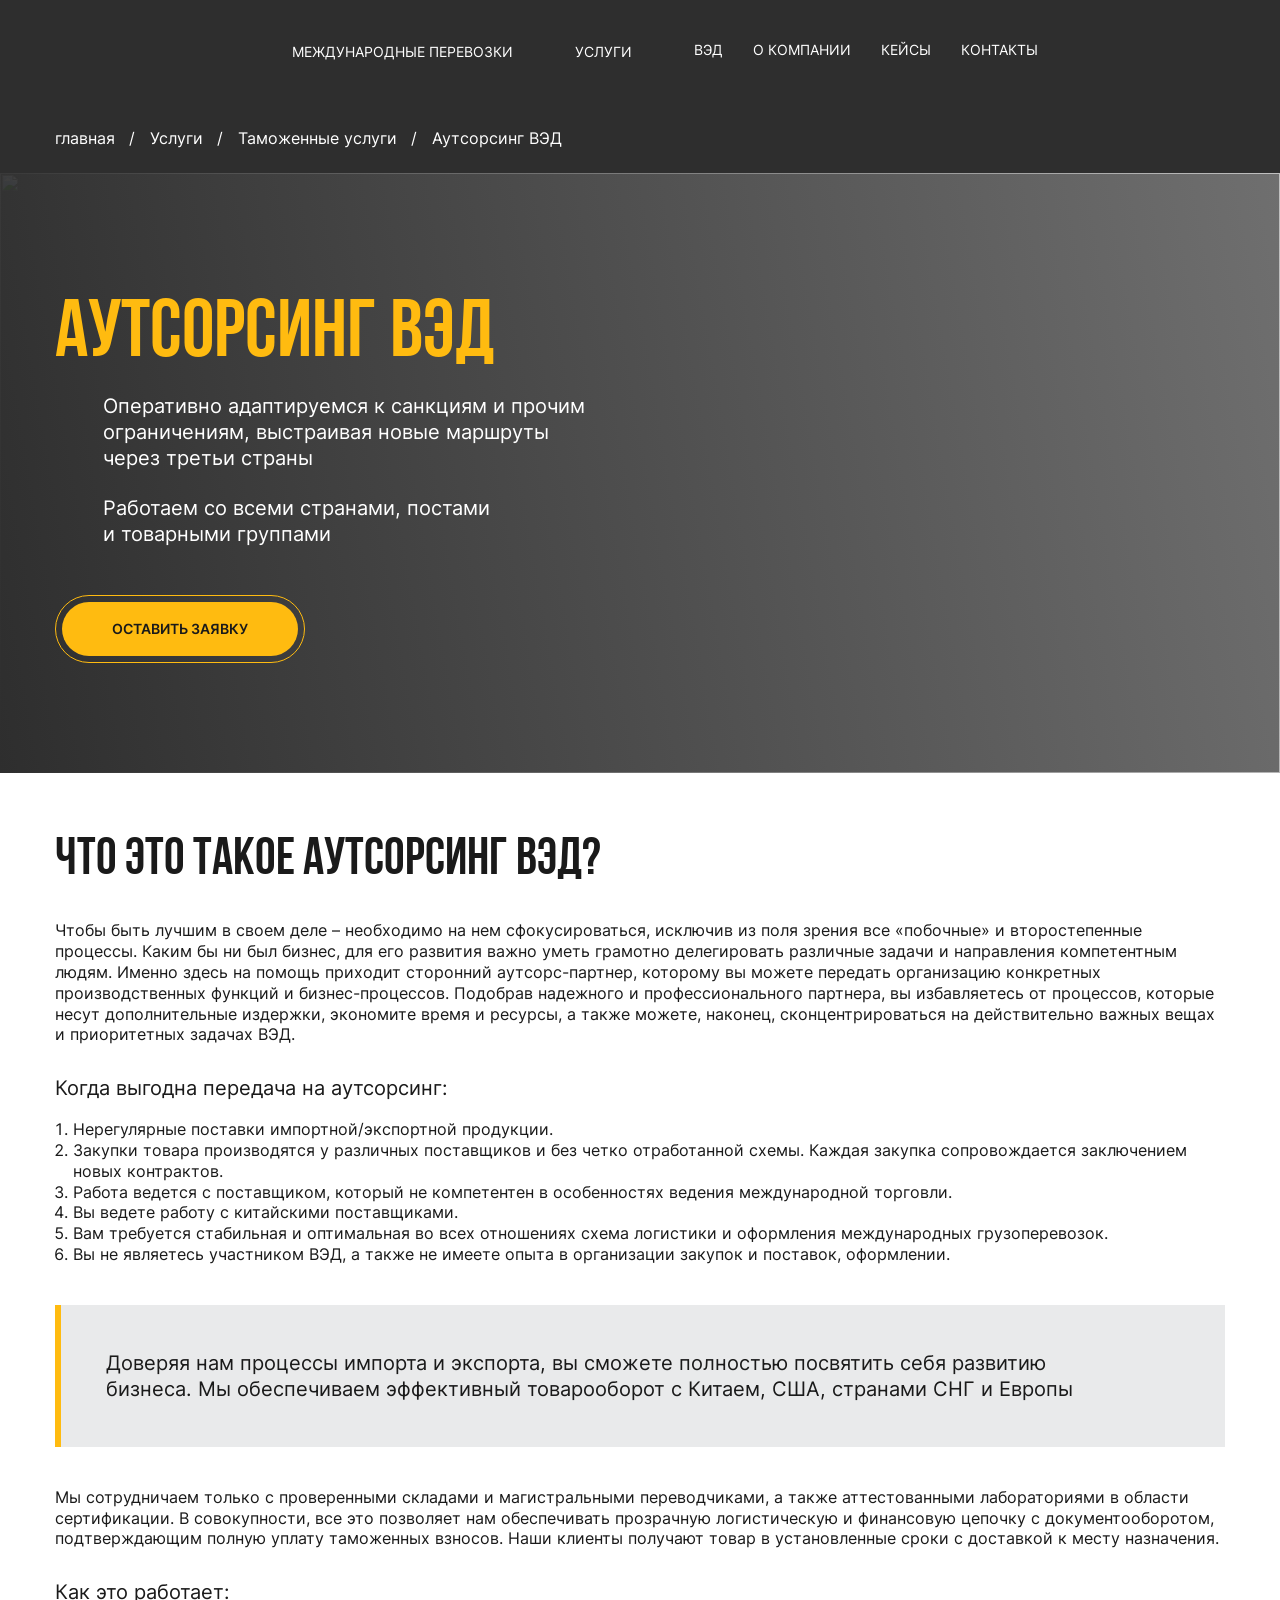
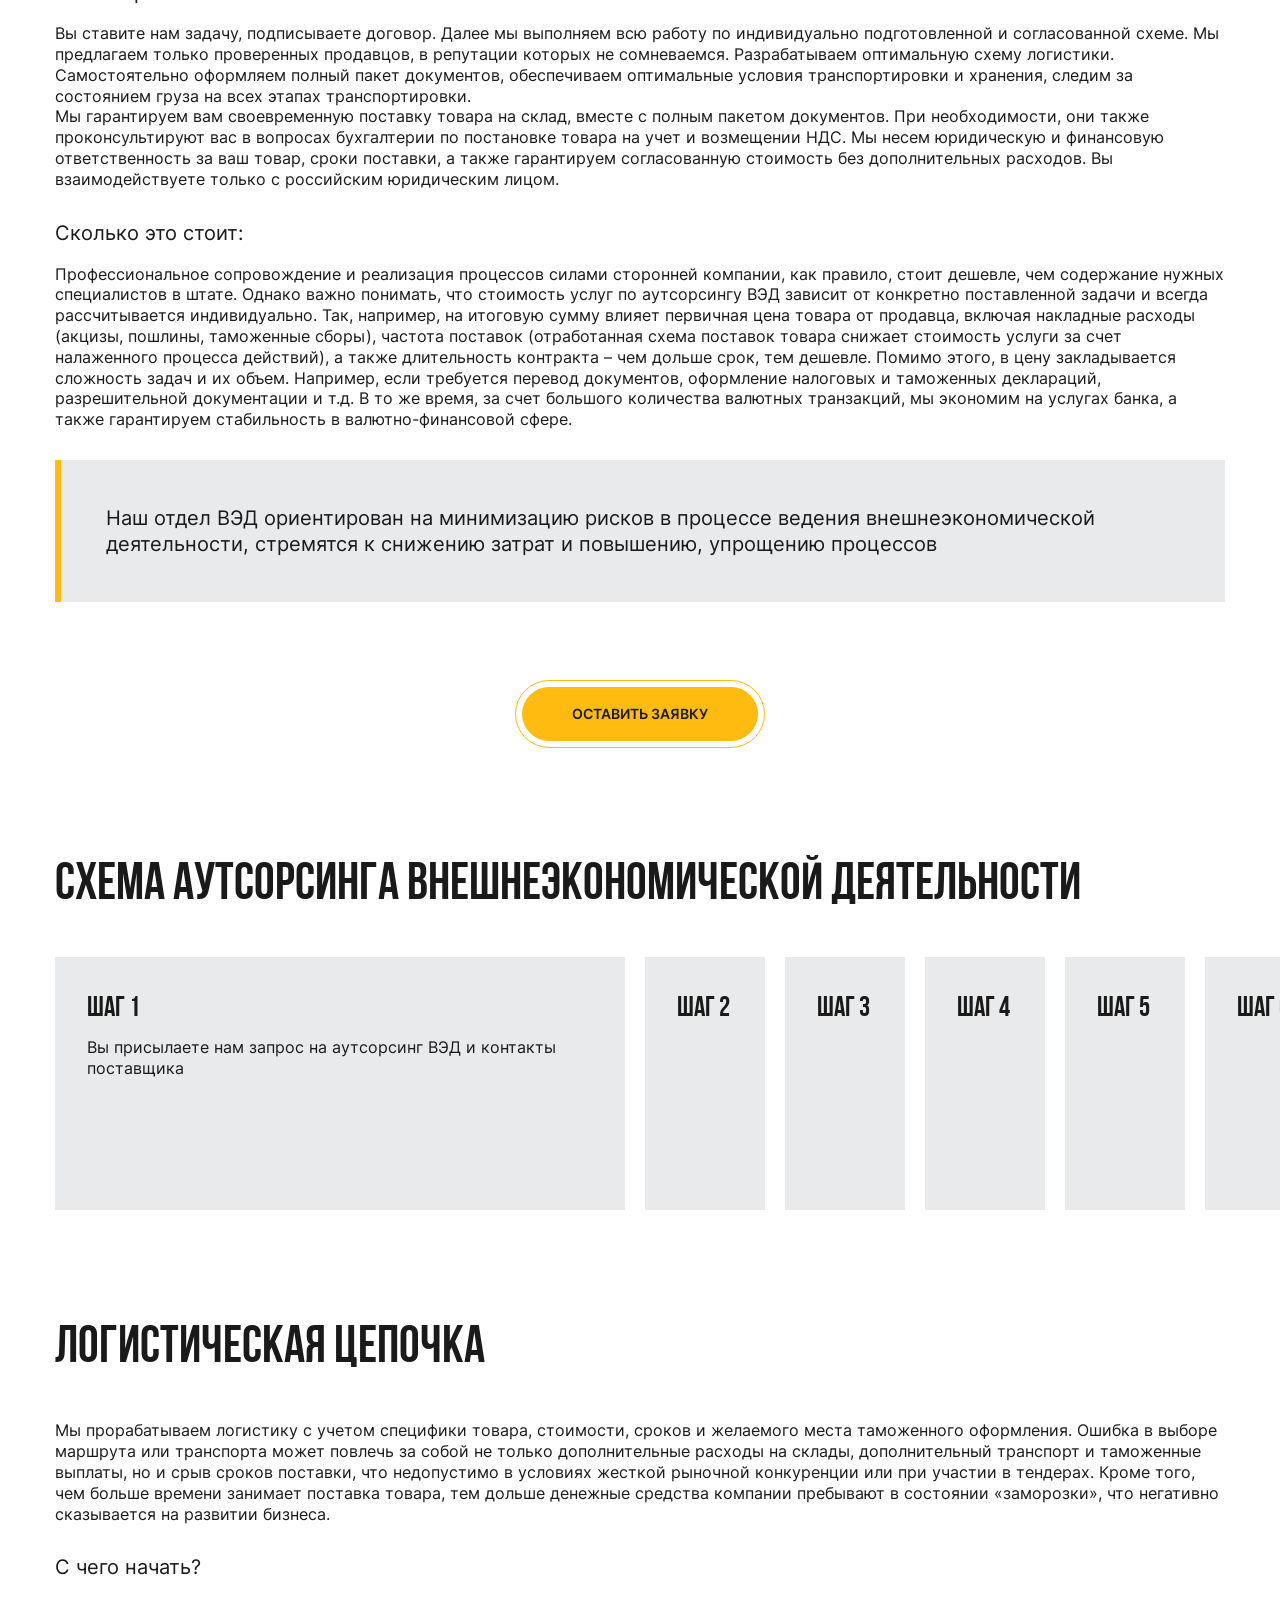
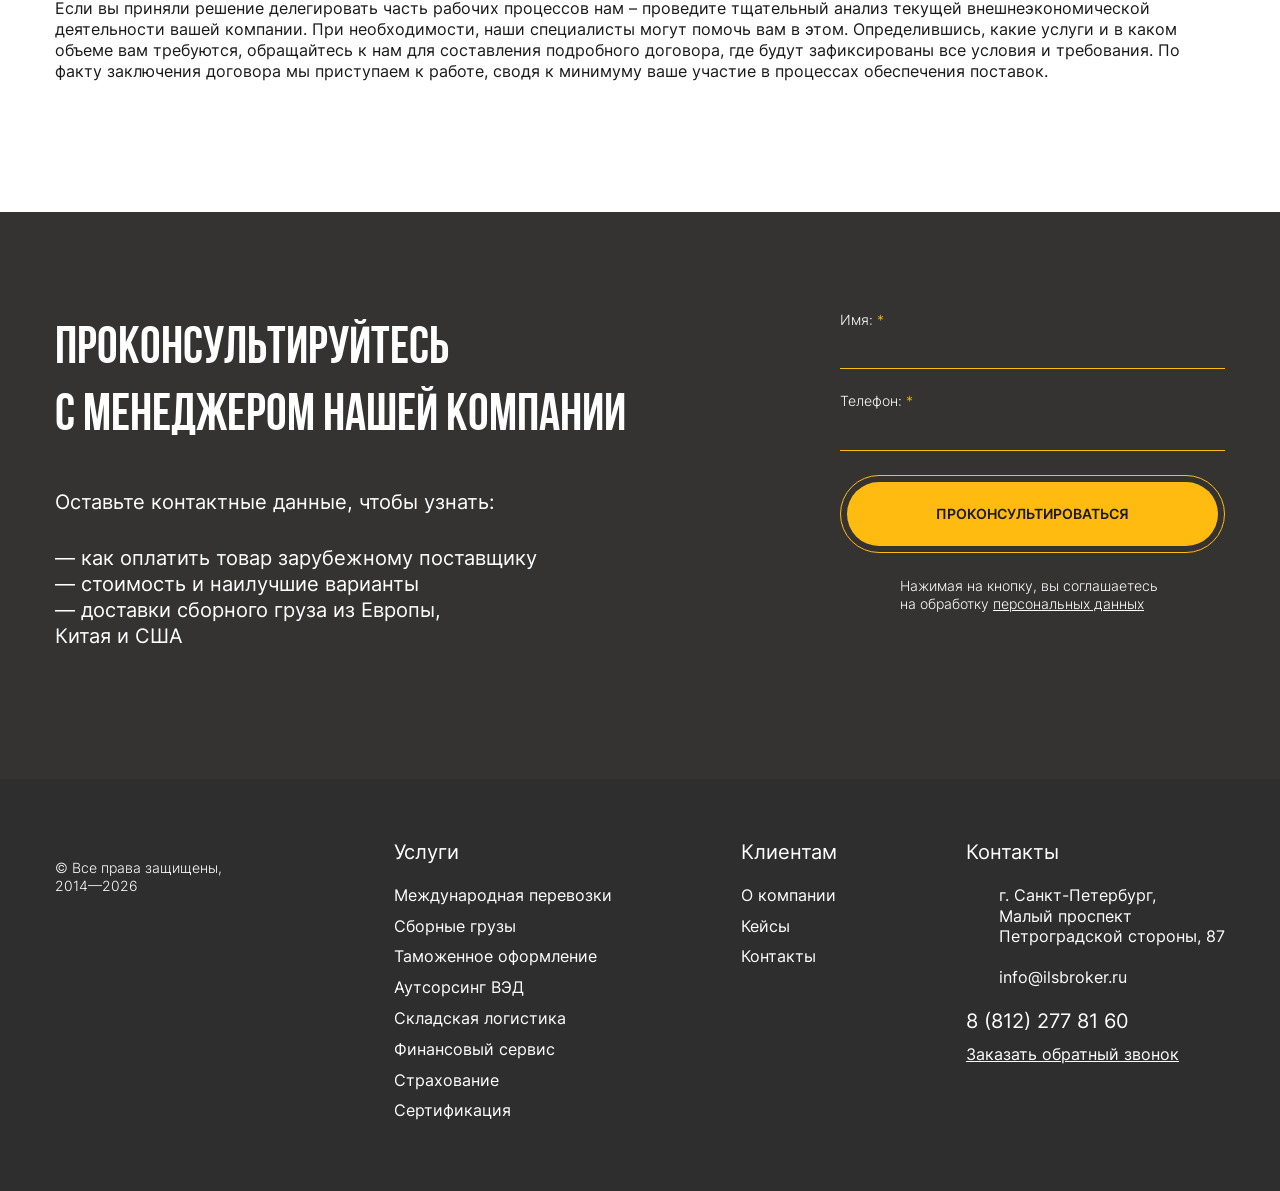
==== autsors.html @ 1538e621 "pages" ====
<!DOCTYPE html>

<html lang="ru">

<head>
	<meta charset="utf-8" />
	<title>autsors</title>
	<meta name="description" content="" />
	<meta http-equiv="X-UA-Compatible" content="IE=edge" />
	<meta name="viewport" content="width=device-width, initial-scale=1.0, maximum-scale=1.0, user-scalable=no">
    

    <link rel="stylesheet" href="css/fontawesome-all.css" />
    <link rel="stylesheet" href="css/slick.css" />
    <link rel="stylesheet" href="css/slick-theme.css" />
    <link rel="stylesheet" href="css/jquery.fancybox.css" />
    <link rel="stylesheet" href="css/swiper-bundle.min.css" />
    <link rel="stylesheet" href="css/fonts.css" />
    <link rel="stylesheet" href="css/reset.css" />
    <link rel="stylesheet" href="css/style.css" />
    <link rel="stylesheet" href="css/media.css" />
	
	

</head>
<body>

    
    
    <!-- HEADER
    ================================= -->
    <div class="header header_inner">
        <div class="in">
            <div class="container">
                <div class="cols">
                    <div class="col">
                        <div class="burger show1200"></div>
                        <div class="logo">
                            <a href="">
                                <img src="img/header/logo.svg" alt="">
                            </a>
                        </div>
                    </div>
                    <div class="col hidd1200">
                        <div class="nav">
                            <ul>
                                <li><a href="">Международные перевозки <i></i></a>
                                    <ul>
                                        <li><a href="">Азиатское направление</a></li>
                                        <li><a href="">Европейское направление</a></li>
                                        <li><a href="">Виды перевозок</a></li>
                                    </ul>
                                </li>
                                <li><a href="">Услуги <i></i></a>
                                    <ul>
                                        <li><a href="">Международная перевозка</a></li>
                                        <li><a href="">Сборные грузы</a></li>
                                        <li><a href="">Таможенное оформление</a></li>
                                        <li><a href="">Аутсорсинг ВЭД</a></li>
                                        <li><a href="">Складская логистика</a></li>
                                        <li><a href="">Финансовый сервис</a></li>
                                        <li><a href="">Страхование</a></li>
                                        <li><a href="">Сертификация</a></li>
                                    </ul>
                                </li>
                                <li><a href="">ВЭД</a></li>
                                <li><a href="">О компании</a></li>
                                <li><a href="">Кейсы</a></li>
                                <li><a href="">Контакты</a></li>
                            </ul>
                        </div>
                    </div>
                    <div class="col">
                        <div class="social hidd1200">
                            <div class="social__item">
                                <a href="" class="tg_w hover"></a>
                            </div>
                            <div class="social__item">
                                <a href="" class="wh_w hover"></a>
                            </div>
                            <div class="social__item">
                                <a href="" class="max_w hover"></a>
                            </div>
                        </div>
                        <div class="phone-mob show1200"></div>
                    </div>
                </div>
            </div>
        </div>
        <div class="menu-mob">
            <div class="nav-mob">
                <div class="nav-mob__level-1">
                    <ul>
                        <li><a href="" class="open-1" data-openid_1="level-2_1">Международные перевозки <i></i></a></li>
                        <li><a href="" class="open-1" data-openid_1="level-2_2">Услуги <i></i></a></li>
                        <li><a href="">ВЭД</a></li>
                        <li><a href="">О компании</a></li>
                        <li><a href="">Кейсы</a></li>
                        <li><a href="">Контакты</a></li>                                          
                    </ul>
                </div>
                <div class="nav-mob__level-2" id="level-2_1">
                    <div class="level-back level-back-1"><i></i> Международные перевозки</div>
                    <ul>
                        <li><a href="">Азиатское направление</a></li>
                        <li><a href="">Европейское направление</a></li>
                        <li><a href="">Виды перевозок</a></li>
                    </ul>
                </div>
                <div class="nav-mob__level-2" id="level-2_2">
                    <div class="level-back level-back-1"><i></i> Услуги</div>
                    <ul>
                        <li><a href="">Международная перевозка</a></li>
                        <li><a href="">Сборные грузы</a></li>
                        <li><a href="">Таможенное оформление</a></li>
                        <li><a href="">Аутсорсинг ВЭД</a></li>
                        <li><a href="">Складская логистика</a></li>
                        <li><a href="">Финансовый сервис</a></li>
                        <li><a href="">Страхование</a></li>
                        <li><a href="">Сертификация</a></li>
                    </ul>
                </div>
            </div> 
            <div class="bottom">
                <div class="soc-mob">
                    <div class="soc-mob__item">
                        <a href="">WhatsApp</a>
                    </div>
                    <div class="soc-mob__item">
                        <a href="">Telegram</a>
                    </div>
                    <div class="soc-mob__item">
                        <a href="">MAX</a>
                    </div>
                </div>
            </div>                       
        </div>

    </div>

    <!-- CONTENT
    ================================= -->
    <div class="content">
        <div class="content__top hidd1200">
            <div class="container">
                <div class="breadcrumbs">
                    <ul>
                        <li><a href="">главная</a></li>
                        <li><a href="">Услуги</a></li>
                        <li><a href="">Таможенные услуги</a></li>
                        <li>Аутсорсинг ВЭД</li>
                    </ul>                
                </div>
            </div>
        </div>
        <div class="topping">
            <div class="pic">
                <img src="img/topping/pic_2.jpg" alt="">
            </div>
            <div class="container">
                <div class="in">
                    <div class="vert">
                        <h1 class="title"><span>Аутсорсинг ВЭД</span></h1>
                        <ul class="cir-list">
                            <li>Оперативно адаптируемся к санкциям и прочим<br> ограничениям, выстраивая новые маршруты<br> через третьи страны</li>
                            <li>Работаем со всеми странами, постами<br> и товарными группами</li>
                        </ul>
                        <a href="" class="btn btn-yellow md"><span>Оставить заявку</span></a>
                    </div>
                </div>
            </div>
        </div>
        <div class="content__body">
            <div class="container">
                <div class="des">
                    <h2>Что это такое аутсорсинг ВЭД?</h2>
                    <p>Чтобы быть лучшим в своем деле – необходимо на нем сфокусироваться, исключив из поля зрения все «побочные» и второстепенные процессы. Каким бы ни был бизнес, для его развития важно уметь грамотно делегировать различные задачи и направления компетентным людям.
                    Именно здесь на помощь приходит сторонний аутсорс-партнер, которому вы можете передать организацию конкретных производственных функций и бизнес-процессов. Подобрав надежного и профессионального партнера, вы избавляетесь от процессов, которые несут дополнительные издержки, экономите время и ресурсы, а также можете, наконец, сконцентрироваться на действительно важных вещах и приоритетных задачах ВЭД.</p>
                    <h3>Когда выгодна передача на аутсорсинг:</h3>
                    <ol>
                        <li>Нерегулярные поставки импортной/экспортной продукции.</li>
                        <li>Закупки товара производятся у различных поставщиков и без четко отработанной схемы. Каждая закупка сопровождается заключением новых контрактов.</li>
                        <li>Работа ведется с поставщиком, который не компетентен в особенностях ведения международной торговли.</li>
                        <li>Вы ведете работу с китайскими поставщиками.</li>
                        <li>Вам требуется стабильная и оптимальная во всех отношениях схема логистики и оформления международных грузоперевозок.</li>
                        <li>Вы не являетесь участником ВЭД, а также не имеете опыта в организации закупок и поставок, оформлении.</li>
                    </ol>
                    <div class="quote">Доверяя нам процессы импорта и экспорта, вы сможете полностью посвятить себя развитию бизнеса. Мы обеспечиваем эффективный товарооборот с Китаем, США, странами СНГ и Европы</div>
                    <p>Мы сотрудничаем только с проверенными складами и магистральными переводчиками, а также аттестованными лабораториями в области сертификации. В совокупности, все это позволяет нам обеспечивать прозрачную логистическую и финансовую цепочку с документооборотом, подтверждающим полную уплату таможенных взносов. Наши клиенты получают товар в установленные сроки с доставкой к месту назначения.</p>
                    <h3>Как это работает:</h3>
                    <p>Вы ставите нам задачу, подписываете договор. Далее мы выполняем всю работу по индивидуально подготовленной и согласованной схеме. Мы предлагаем только проверенных продавцов, в репутации которых не сомневаемся. Разрабатываем оптимальную схему логистики. Самостоятельно оформляем полный пакет документов, обеспечиваем оптимальные условия транспортировки и хранения, следим за состоянием груза на всех этапах транспортировки.<br>
                    Мы гарантируем вам своевременную поставку товара на склад, вместе с полным пакетом документов. При необходимости, они также проконсультируют вас в вопросах бухгалтерии по постановке товара на учет и возмещении НДС. Мы несем юридическую и финансовую ответственность за ваш товар, сроки поставки, а также гарантируем согласованную стоимость без дополнительных расходов. Вы взаимодействуете только с российским юридическим лицом.</p>
                    <h3>Сколько это стоит:</h3>
                    <p>Профессиональное сопровождение и реализация процессов силами сторонней компании, как правило, стоит дешевле, чем содержание нужных специалистов в штате. Однако важно понимать, что стоимость услуг по аутсорсингу ВЭД зависит от конкретно поставленной задачи и всегда рассчитывается индивидуально. Так, например, на итоговую сумму влияет первичная цена товара от продавца, включая накладные расходы (акцизы, пошлины, таможенные сборы), частота поставок (отработанная схема поставок товара снижает стоимость услуги за счет налаженного процесса действий), а также длительность контракта – чем дольше срок, тем дешевле. Помимо этого, в цену закладывается сложность задач и их объем. Например, если требуется перевод документов, оформление налоговых и таможенных деклараций, разрешительной документации и т.д. В то же время, за счет большого количества валютных транзакций, мы экономим на услугах банка, а также гарантируем стабильность в валютно-финансовой сфере.</p>
                    <div class="quote">Наш отдел ВЭД ориентирован на минимизацию рисков в процессе ведения внешнеэкономической деятельности, стремятся к снижению затрат и повышению, упрощению процессов</div>
                </div>
                <div class="flex-bot">
                    <a href="" class="btn btn-yellow md">
                        <span>Оставить заявку</span>
                    </a>
                </div>
                

            </div>
        </div>
    </div>

    <!-- STAGE
    ================================= -->
    <div class="section section-top-0 section-bottom overflow-hidden">
        <div class="container">
            <div class="b-head">
                <div class="cols">
                    <div class="col">
                        <h2 class="title-block">Схема аутсорсинга внешнеэкономической деятельности</h2>
                    </div>
                    <div class="col hidd1200">
                        <div class="arrow-append">
                            <!--<div class="swiper-button-next" id="swiper-button-next_2"></div>
                            <div class="swiper-button-prev" id="swiper-button-prev_2"></div> -->
                            <button class="simple-slider__prev" id="prevSlide"></button>
                            <button class="simple-slider__next" id="nextSlide"></button>
                        </div>
                    </div>
                </div>
            </div>            
            

            <div class="stage stage-des hidd1200">
                <div class="simple-slider">
                    <div class="simple-slider__container">
                        <div class="simple-slider__track" id="track">
                            <div class="simple-slide">
                                <div class="item">
                                    <div class="in">
                                        <div class="title">ШАГ 1</div>
                                        <p>Вы присылаете нам запрос на аутсорсинг ВЭД и контакты поставщика</p>
                                        <div class="arrow"></div>
                                    </div>
                                </div>
                            </div>
                            <div class="simple-slide">
                                <div class="item">
                                    <div class="in">
                                        <div class="title">ШАГ 2</div>
                                        <p>Мы связываемся с поставщиком и согласовываем все детали поставки</p>
                                        <div class="arrow"></div>
                                    </div>
                                </div>
                            </div>
                            <div class="simple-slide">
                                <div class="item">
                                    <div class="in">
                                        <div class="title">ШАГ 3</div>
                                        <p>Подготавливаем для вас комплексное предложение с учетом всех затрат (сертификация, логистика, таможенное оформление)</p>
                                        <div class="arrow"></div>
                                    </div>
                                </div>
                            </div>
                            <div class="simple-slide">
                                <div class="item">
                                    <div class="in">
                                        <div class="title">ШАГ 4</div>
                                        <p>Заключаем с вами контракт и подписываем спецификацию</p>
                                        <div class="arrow"></div>
                                    </div>
                                </div>
                            </div>
                            <div class="simple-slide">
                                <div class="item">
                                    <div class="in">
                                        <div class="title">ШАГ 5</div>
                                        <p>Заключаем внешнеторговый контракт с поставщиком и вносим предоплату за товар</p>
                                        <div class="arrow"></div>
                                    </div>
                                </div>
                            </div>
                            <div class="simple-slide">
                                <div class="item">
                                    <div class="in">
                                        <div class="title">ШАГ 6</div>
                                        <p>Контролируем процесс производства</p>
                                        <div class="arrow"></div>
                                    </div>
                                </div>
                            </div>
                            <div class="simple-slide">
                                <div class="item">
                                    <div class="in">
                                        <div class="title">ШАГ 7</div>
                                        <p>Организовываем и осуществляем международную доставку груза и контролируем ее на всех этапах</p>
                                        <div class="arrow"></div>
                                    </div>
                                </div>
                            </div>
                            <div class="simple-slide">
                                <div class="item">
                                    <div class="in">
                                        <div class="title">ШАГ 8</div>
                                        <p>Комплектуем полный пакет документов для ускоренной таможенной очистки товара</p>
                                        <div class="arrow"></div>
                                    </div>
                                </div>
                            </div>
                            <div class="simple-slide">
                                <div class="item">
                                    <div class="in">
                                        <div class="title">ШАГ 9</div>
                                        <p>Комплектуем полный пакет документов для ускоренной таможенной очистки товара</p>
                                        <div class="arrow"></div>
                                    </div>
                                </div>
                            </div>
                            <div class="simple-slide">
                                <div class="item">
                                    <div class="in">
                                        <div class="title">ШАГ 10</div>
                                        <p>Передаем вам товар на вашем складе</p>
                                        <div class="arrow"></div>
                                    </div>
                                </div>
                            </div>
                        </div>
                    </div>
                  
                </div>
            </div>

            <div class="stage show1200">
                <div class="items">
                    <div class="item">
                        <div class="in">
                            <div class="title">ШАГ 1</div>
                            <p>Вы присылаете нам запрос на аутсорсинг ВЭД и контакты поставщика</p>
                        </div>
                    </div>
                    <div class="item">
                        <div class="in">
                            <div class="title">ШАГ 2</div>
                            <p>Мы связываемся с поставщиком и согласовываем все детали поставки</p>
                        </div>
                    </div>
                    <div class="item">
                        <div class="in">
                            <div class="title">ШАГ 3</div>
                            <p>Подготавливаем для вас комплексное предложение с учетом всех затрат (сертификация, логистика, таможенное оформление)</p>
                        </div>
                    </div>
                    <div class="item">
                        <div class="in">
                            <div class="title">ШАГ 4</div>
                            <p>Заключаем с вами контракт и подписываем спецификацию</p>
                        </div>
                    </div>
                    <div class="item">
                        <div class="in">
                            <div class="title">ШАГ 5</div>
                            <p>Заключаем внешнеторговый контракт с поставщиком и вносим предоплату за товар</p>
                        </div>
                    </div>
                    <div class="item">
                        <div class="in">
                            <div class="title">ШАГ 6</div>
                            <p>Контролируем процесс производства</p>
                        </div>
                    </div>
                    <div class="item">
                        <div class="in">
                            <div class="title">ШАГ 7</div>
                            <p>Организовываем и осуществляем международную доставку груза и контролируем ее на всех этапах</p>
                        </div>
                    </div>
                    <div class="item">
                        <div class="in">
                            <div class="title">ШАГ 8</div>
                            <p>Комплектуем полный пакет документов для ускоренной таможенной очистки товара</p>
                        </div>
                    </div>
                    <div class="item">
                        <div class="in">
                            <div class="title">ШАГ 9</div>
                            <p>Комплектуем полный пакет документов для ускоренной таможенной очистки товара</p>
                        </div>
                    </div>
                    <div class="item">
                        <div class="in">
                            <div class="title">ШАГ 10</div>
                            <p>Передаем вам товар на вашем складе</p>
                        </div>
                    </div>
                </div>
            </div>

        </div>
    </div>

    <!-- DES
    ================================= -->
    <div class="section section-top-0 section-bottom">
        <div class="container">
            <div class="des">
                <h2 class="title-block">Логистическая цепочка</h2>
                <p>Мы прорабатываем логистику с учетом специфики товара, стоимости, сроков и желаемого места таможенного оформления. Ошибка в выборе маршрута или транспорта может повлечь за собой не только дополнительные расходы на склады, дополнительный транспорт и таможенные выплаты, но и срыв сроков поставки, что недопустимо в условиях жесткой рыночной конкуренции или при участии в тендерах. Кроме того, чем больше времени занимает поставка товара, тем дольше денежные средства компании пребывают в состоянии «заморозки», что негативно сказывается на развитии бизнеса.</p>
                <h3>С чего начать?</h3>
                <p>Если вы приняли решение делегировать часть рабочих процессов нам – проведите тщательный анализ текущей внешнеэкономической деятельности вашей компании. При необходимости, наши специалисты могут помочь вам в этом. Определившись, какие услуги и в каком объеме вам требуются, обращайтесь к нам для составления подробного договора, где будут зафиксированы все условия и требования. По факту заключения договора мы приступаем к работе, сводя к минимуму ваше участие в процессах обеспечения поставок.</p>
            </div>
        </div>
    </div>

    <!-- ACTION
    ================================= -->
    <div class="action bg">
        <div class="container">
            <div class="action__cols">
                <div class="action__left">
                    <h2 class="title-block white">Проконсультируйтесь<br> с менеджером нашей компании</h2>
                    <p>Оставьте контактные данные, чтобы узнать:</p>
                    <p>— как оплатить товар зарубежному поставщику<br> — стоимость и наилучшие варианты<br> — доставки сборного груза из Европы,<br> Китая и США</p>
                </div>
                <div class="action__right">
                    <form class="action__form">
                        <div class="form-group">
                            <label class="label">Имя: <span>*</span></label>
                            <input type="text" name="" placeholder="">
                        </div>
                        <div class="form-group">
                            <label class="label">Телефон: <span>*</span></label>
                            <input class="mask" type="text" name="" placeholder="">
                        </div>
                        <button class="btn btn-yellow w100"><span>проконсультироваться</span></button>
                        <div class="agree">Нажимая на кнопку, вы соглашаетесь на обработку <a href="">персональных данных</a></div>
                    </form>
                </div>
            </div>
        </div>
    </div>

  
    <!-- FOOTER
    ================================= -->
    <div class="footer">
        <div class="container">
            <div class="cols">
                <div class="col">
                    <div class="logo">
                        <a href="">
                            <img src="img/footer/logo.svg" alt="">                            
                        </a>
                    </div>
                    <div class="copyrights hidd1200">© Все права защищены,<br>  2014—2026</div>
                    <div class="footer__phone mob show1200">
                        <a href="">8 (812) 277 81 60</a>
                    </div>
                </div>
                <div class="col">
                    <div class="subtitle">Услуги</div>
                    <div class="footer__full">
                        <ul class="footer-nav">
                            <li><a href="">Международная перевозки</a></li>                            
                            <li><a href="">Сборные грузы</a></li>
                            <li><a href="">Таможенное оформление</a></li>
                            <li><a href="">Аутсорсинг ВЭД</a></li>
                            <li><a href="">Складская логистика</a></li>
                            <li><a href="">Финансовый сервис</a></li>
                            <li><a href="">Страхование</a></li>
                            <li><a href="">Сертификация</a></li>
                        </ul>
                    </div>
                </div>
                <div class="col">
                    <div class="subtitle">Клиентам</div>
                    <div class="footer__full">
                        <ul class="footer-nav">
                            <li><a href="">О компании</a></li>                            
                            <li><a href="">Кейсы</a></li>  
                            <li><a href="">Контакты</a></li>  
                        </ul>
                    </div>
                </div>
                <div class="col">
                    <div class="subtitle">Контакты</div>
                    <div class="footer__full">
                        <div class="footer__place">г. Санкт-Петербург,<br> Малый проспект<br> Петроградской стороны, 87</div>
                        <div class="footer__mail">
                            <a href="">info@ilsbroker.ru</a>
                        </div>
                        <div class="footer__phone">
                            <a href="">8 (812) 277 81 60</a>
                        </div>
                        <div class="footer__callback">
                            <a href="">Заказать обратный звонок</a>
                        </div>
                        <div class="social">
                            <div class="social__item sm">
                                <a href="" class="tg_w hover"></a>
                            </div>
                            <div class="social__item sm">
                                <a href="" class="wh_w hover"></a>
                            </div>
                            <div class="social__item sm">
                                <a href="" class="max_w hover"></a>
                            </div>
                        </div>
                    </div>
                </div>
            </div>
            <div class="copyrights show1200">© Все права защищены,  2014—2026</div>
        </div>
    </div>
      
  
    
    
    
    <script src="libs/jquery-3.7.1.min.js"></script>
    <script src="libs/jquery.fancybox.js"></script>
    <script src="libs/slick.min.js"></script> 
    <script src="libs/swiper-bundle.min.js"></script> 
    <script src="libs/jquery.maskedinput.js"></script>
    <script src="js/common.js"></script>
 

   
    
</body>
</html>
---- css/fonts.css ----
@font-face {
    font-family: 'Inter';
    src: url('../fonts/Inter-Medium.eot');
    src: url('../fonts/Inter-Medium.eot?#iefix') format('embedded-opentype'),
        url('../fonts/Inter-Medium.woff2') format('woff2'),
        url('Inter-Medium.woff') format('woff');
    font-weight: 500;
    font-style: normal;
    font-display: swap;
}

@font-face {
    font-family: 'Inter';
    src: url('../fonts/Inter-Regular.eot');
    src: url('../fonts/Inter-Regular.eot?#iefix') format('embedded-opentype'),
        url('../fonts/Inter-Regular.woff2') format('woff2'),
        url('../fonts/Inter-Regular.woff') format('woff');
    font-weight: normal;
    font-style: normal;
    font-display: swap;
}

@font-face {
    font-family: 'Inter';
    src: url('../fonts/Inter-SemiBold.eot');
    src: url('../fonts/Inter-SemiBold.eot?#iefix') format('embedded-opentype'),
        url('../fonts/Inter-SemiBold.woff2') format('woff2'),
        url('../fonts/Inter-SemiBold.woff') format('woff');
    font-weight: 600;
    font-style: normal;
    font-display: swap;
}

@font-face {
    font-family: 'Inter';
    src: url('../fonts/Inter-Bold.eot');
    src: url('../fonts/Inter-Bold.eot?#iefix') format('embedded-opentype'),
        url('../fonts/Inter-Bold.woff2') format('woff2'),
        url('../fonts/Inter-Bold.woff') format('woff');
    font-weight: bold;
    font-style: normal;
    font-display: swap;
}

@font-face {
    font-family: 'Inter';
    src: url('../fonts/Inter-Thin.eot');
    src: url('../fonts/Inter-Thin.eot?#iefix') format('embedded-opentype'),
        url('../fonts/Inter-Thin.woff2') format('woff2'),
        url('../fonts/Inter-Thin.woff') format('woff');
    font-weight: 100;
    font-style: normal;
    font-display: swap;
}

@font-face {
    font-family: 'Inter';
    src: url('../fonts/Inter-Black.eot');
    src: url('../fonts/Inter-Black.eot?#iefix') format('embedded-opentype'),
        url('../fonts/Inter-Black.woff2') format('woff2'),
        url('../fonts/Inter-Black.woff') format('woff');
    font-weight: 900;
    font-style: normal;
    font-display: swap;
}

@font-face {
    font-family: 'Inter';
    src: url('../fonts/Inter-ExtraBold.eot');
    src: url('../fonts/Inter-ExtraBold.eot?#iefix') format('embedded-opentype'),
        url('../fonts/Inter-ExtraBold.woff2') format('woff2'),
        url('../fonts/Inter-ExtraBold.woff') format('woff');
    font-weight: bold;
    font-style: normal;
    font-display: swap;
}

@font-face {
    font-family: 'Inter';
    src: url('../fonts/Inter-Light.eot');
    src: url('../fonts/Inter-Light.eot?#iefix') format('embedded-opentype'),
        url('../fonts/Inter-Light.woff2') format('woff2'),
        url('../fonts/Inter-Light.woff') format('woff');
    font-weight: 300;
    font-style: normal;
    font-display: swap;
}

@font-face {
    font-family: 'Inter';
    src: url('../fonts/Inter-ExtraLight.eot');
    src: url('../fonts/Inter-ExtraLight.eot?#iefix') format('embedded-opentype'),
        url('../fonts/Inter-ExtraLight.woff2') format('woff2'),
        url('../fonts/Inter-ExtraLight.woff') format('woff');
    font-weight: 200;
    font-style: normal;
    font-display: swap;
}

@font-face {
    font-family: 'bebas_neuebold';
    src: url('../fonts/bebasneue_bold-webfont.eot');
    src: url('../fonts/bebasneue_bold-webfont.eot?#iefix') format('embedded-opentype'),
         url('../fonts/bebasneue_bold-webfont.woff2') format('woff2'),
         url('../fonts/bebasneue_bold-webfont.woff') format('woff');
    font-weight: normal;
    font-style: normal;

}

@font-face {
    font-family: 'bebas_neuebook';
    src: url('../fonts/bebasneue_book-webfont.eot');
    src: url('../fonts/bebasneue_book-webfont.eot?#iefix') format('embedded-opentype'),
         url('../fonts/bebasneue_book-webfont.woff2') format('woff2'),
         url('../fonts/bebasneue_book-webfont.woff') format('woff');
    font-weight: normal;
    font-style: normal;
}

@font-face {
    font-family: 'bebas_neuelight';
    src: url('../fonts/bebasneue_light-webfont.eot');
    src: url('../fonts/bebasneue_light-webfont.eot?#iefix') format('embedded-opentype'),
         url('../fonts/bebasneue_light-webfont.woff2') format('woff2'),
         url('../fonts/bebasneue_light-webfont.woff') format('woff');
    font-weight: normal;
    font-style: normal;

}

@font-face {
    font-family: 'bebas_neue_regularregular';
    src: url('../fonts/bebasneue_regular-webfont.eot');
    src: url('../fonts/bebasneue_regular-webfont.eot?#iefix') format('embedded-opentype'),
         url('../fonts/bebasneue_regular-webfont.woff2') format('woff2'),
         url('../fonts/bebasneue_regular-webfont.woff') format('woff');
    font-weight: normal;
    font-style: normal;
}

@font-face {
    font-family: 'bebas_neuethin';
    src: url('../fonts/bebasneue_thin-webfont.eot');
    src: url('../fonts/bebasneue_thin-webfont.eot?#iefix') format('embedded-opentype'),
         url('../fonts/bebasneue_thin-webfont.woff2') format('woff2'),
         url('../fonts/bebasneue_thin-webfont.woff') format('woff');
    font-weight: normal;
    font-style: normal;
}
---- css/style.css ----
.clearfix:before, .clearfix:after {
    content: '';
    display: table;
}
.clearfix:after {
    clear: both;
}

*::-webkit-input-placeholder {
	color: #fff;
	opacity: .8;
}

*:-moz-placeholder {
	color: #fff;
	opacity: .8;
}
*::-moz-placeholder {
	color: #fff;
	opacity: .8;
}
*:-ms-input-placeholder {
	color: #fff;
	opacity: .8;
}

*{
    box-sizing: border-box;
    -moz-box-sizing: border-box;
}

body {
    width: 100%;
    font-size: 16px;
    font-family: 'Inter', sans-serif;
    line-height: 1.3;
    position: relative;
    -webkit-font-smoothing: antialiased;
}

* {
  -webkit-tap-highlight-color: transparent;
}

.container{
    width: 100%;
    max-width: 1200px;
    min-width: 320px;
    padding-left: 15px;
    padding-right: 15px;
    margin: 0 auto;
    position: relative;
    z-index: 3;
}

.hidden {
  display: none !important;
}

.label{
    display: block;
    margin-bottom: 5px;
    font-family: 'Inter', sans-serif;
    font-weight: 300;
    font-size: 14px;
    line-height: 1.2;
    color: #fff;
}

.label span{
    color: #ffbb10;
}

.label.error{
    color: #710000;
}

.form-group{
    margin-bottom: 24px;
}

.agree{
    max-width: 265px;
    margin: 0 auto;
    padding-top: 24px;
    font-weight: 300;
    font-size: 14px;
    line-height: 1.3;
    color: #fff;
}

.agree a{
    color: inherit;
    text-decoration: underline;
}

input[type='text'],
input[type='password'],
input[type='search']{
    width: 100%;
    height: 36px;
    padding: 0;
    color: #fff;
    font-family: 'Inter', sans-serif;
    font-size: 14px;
    background-color: transparent;
    border: none;
    border-bottom: 1px solid #ffbb10;
    border-radius: 0;
    transition: .3s;
}

textarea{    
    width: 100%;
    height: 38px;
    padding: 0;
    color: #fff;
    font-family: 'Inter', sans-serif;
    font-size: 14px;
    background-color: transparent;
    border: none;
    border-bottom: 1px solid #ffbb10;
    border-radius: 0;
    resize: none;
}

input:focus{
    outline: none;
}

textarea:focus{
    outline: none;
}

.cols{
    display: flex;
    flex-wrap: wrap;
    margin: 0 -15px;
}

.col{
    padding: 0 15px;
}

.btn{
    display: inline-block;
    border: medium none;
    background: transparent;
    cursor: pointer;
    transition: .3s;
    font-family: 'Inter', sans-serif;
}

.btn-yellow{
    display: inline-block;
    border: 1px solid #ffbb10;
    border-radius: 100px;
    padding: 6px;
}

.btn-yellow span{
    min-height: 64px;
    display: flex;
    align-items: center;
    justify-content: center;
    padding: 3px 50px;
    background: #ffbb10;
    border-radius: 100px;
    font-weight: 600;
    font-size: 14px;
    line-height: 1;
    text-transform: uppercase;
    color: #1a1a1a;
    text-align: center;
    transition: .3s;
}

.btn-yellow.md span{
    min-height: 54px;
}

.btn-yellow:hover,
.btn-yellow:active{
    border-color: #1A1A1A;
}

.btn-yellow:hover span,
.btn-yellow:active span{
    background: #1A1A1A;
    color: #fff;
}

.i-btn-arrow{
    width: 22px;
    height: 22px;
    display: block;
    flex-shrink: 0;
    margin-left: 10px;
    background: url(../img/icons/btn_arrow.svg) center no-repeat;
    transition: .1s;
}

.btn-yellow:hover .i-btn-arrow,
.btn-yellow:active .i-btn-arrow{
    background-image: url(../img/icons/btn_arrow_w.svg);
}

button:focus{
    outline: none;
}

.slick-dots{
    position: absolute;
    text-align: center;
    bottom: 25px;    
    width: 100%;
    margin: 0 auto !important;
    padding: 0 !important;
}

.slick-dots li{
    width: auto;
    height: auto;
    margin: 0 6px!important;
    padding: 0!important;
}

.slick-dots li:before{
    display: none;
}

.slick-dots li button{
    width: 15px;
    height: 15px;
    padding: 0;
    overflow: hidden;
    border-radius: 50%;
    background-color: transparent;
    border: 1px solid #00728A;
    opacity: 1;
    text-indent: -9999px;
    transition: .3s;
}

.slick-dots li.slick-active button{
    background-color: #00728A;
}

.slick-prev, 
.slick-next{
    width: 15px;
    height: 15px;
    z-index: 9;
    top: 50%;
    transform: translateY(-50%);
    transition: .3s;
    border-radius: 0;
    background-position: center !important;
    background-color: transparent !important;
    background-repeat: no-repeat !important;
}

.slick-prev:before,
.slick-next:before{
    content: none;
    
}

.slick-prev{
    left: 0;
    background-image: url(../img/val/prev.svg)!important;
}

.slick-prev:hover{
    opacity: .8;
}

.slick-next{
    right: 0;
    background-image: url(../img/val/next.svg)!important;

}

.slick-next:hover{
    opacity: .8;
}

.slick-dotted.slick-slider{
    margin-bottom: 0;
}

.swiper{
    width: 100%;
    
}

.swiper-button-prev:after, 
.swiper-rtl .swiper-button-next:after{
    display: none;
}

.swiper-button-next:after, 
.swiper-rtl .swiper-button-prev:after{
    display: none;
}

.swiper-button-next,
.swiper-button-prev{
    outline: none;
    box-shadow: none;
    transition: .3s;
}

.swiper-slide *:focus{
    outline: none;
}

.swiper-button-next{
    width: 22px;
    height: 22px;
    background: url(../img/icons/next.svg) center no-repeat;
    right: 0;
    left: auto;
}

.swiper-button-next:hover{
    opacity: .8;
}

.swiper-button-prev{
    width: 22px;
    height: 22px;
    background: url(../img/icons/prev.svg) center no-repeat;
    left: 0;
    right: auto;
}

.swiper-button-prev:hover{
    opacity: .8;
}

.arrow-append{
    width: 56px;
    height: 22px;
    position: relative;
}

.arrow-append .swiper-button-next,
.arrow-append .swiper-button-prev{
    top: 0;
    margin: 0;
}

.w20{
    width: 20%;
}

.w25{
    width: 25%;
}

.w33{
    width: 33.33%;
}

.w50{
    width: 50%;
}

.w66{
    width: 66.66%;
}

.w100{
    width: 100%;
}

.overflow-hidden{
    overflow: hidden;
}

.section{
    padding-top: 50px;
    padding-bottom: 50px;
    position: relative;
    z-index: 1;
}

.section-top{
    padding-top: 100px;
}

.section-bottom{
    padding-bottom: 100px;
}

.section-top-0{
    padding-top: 0;
}

.section-bottom-0{
    padding-bottom: 0;
}

.title-block{
    margin-bottom: 42px;
    font-weight: 700;
    font-family: 'bebas_neuebold';
    font-size: 52px;
    line-height: 1.3;
    text-transform: uppercase;
    color: #1a1a1a;
}

.title-block.white{
    color: #fff;
}

.b-head{
    margin-bottom: 42px;
}

.b-head .cols{
    flex-wrap: nowrap;
    align-items: center;
    justify-content: space-between;
}

.b-head .title-block{
    margin-bottom: 0;
}

.flex-bot{
    display: flex;
    justify-content: center;
    padding-top: 38px;
}

.pad-bot-80{
    padding-bottom: 80px;
}

/**HEADER**/
.header{
    width: 100%;
    display: block;
    padding-top: 32px;
    position: absolute;
    top: 0;
    left: 0;
    z-index: 12;
}

.header_inner{
    padding-top: 16px;
    padding-bottom: 16px;
    position: relative;
    background: #2e2e2e;
}

.header .in{
    width: 100%;
    max-width: 1300px;
    margin: 0 auto;
    padding: 15px 25px;
    backdrop-filter: blur(50px);
    background: rgba(255, 255, 255, 0.1);
    border-radius: 100px;
}

.header_inner .in{
    max-width: 100%;
    backdrop-filter: none;
    background: none;
    border-radius: 0;
}

.header .cols{
    flex-wrap: nowrap;
    align-items: center;
    justify-content: space-between;
}

.header .logo img{
    width: 199px;
    display: block;
}

.nav{

}

.nav > ul{
    list-style: none;
    display: flex;
    justify-content: space-between;
    margin: 0 -15px;
}

.nav > ul > li{
    padding: 0 15px;
    position: relative;
}

.nav > ul > li > a{
    display: flex;
    align-items: center;
    font-weight: 400;
    font-size: 14px;
    line-height: 1.3;
    text-transform: uppercase;
    color: #fff;
    position: relative;
    transition: .3s;
}

.nav > ul > li:hover > a{
    color: #ffbb10;
}

.nav > ul > li.active > a{
    color: #ffbb10;
}

.nav > ul > li > a i{
    width: 22px;
    height: 22px;
    display: block;
    flex-shrink: 0;
    margin-left: 10px;
    background: url(../img/header/chevron-down.svg) center no-repeat;
    transition: .1s;
}

.nav > ul > li:hover > a i{
    background-image: url(../img/header/chevron-down_y.svg);
}

.nav ul ul{
    width: 300px;
    display: none;
    padding-top: 20px;
    padding-bottom: 36px;
    list-style: none;
    position: absolute;
    top: 100%;
    left: 0;
}

.nav > ul > li:hover > ul{
    display: block;
}

.nav ul ul li{
    position: relative;
    z-index: 3;
}

.nav ul ul li a{
    min-height: 48px;
    display: flex;
    align-items: center;
    font-weight: 400;
    font-size: 14px;
    line-height: 1.3;
    text-transform: uppercase;
    color: #fff;
    transition: .3s;
}

.nav ul ul li a:hover{
    color: #ffbb10;
}

.nav ul ul li.active a{
    color: #ffbb10;
}

.social{
    display: flex;
    align-items: center;
    gap: 12px;
}

.social__item .tg_w{
    width: 42px;
    height: 42px;
    display: block;
    background: url(../img/header/tg.svg) center no-repeat;
    transition: .3s;
}

.social__item .tg_w.hover:hover{
    background-image: url(../img/header/tg_y.svg);
}

.social__item .wh_w{
    width: 42px;
    height: 42px;
    display: block;
    background: url(../img/header/wh.svg) center no-repeat;
    transition: .3s;
}

.social__item .wh_w.hover:hover{
    background-image: url(../img/header/wh_y.svg);
}

.social__item .max_w{
    width: 42px;
    height: 42px;
    display: block;
    background: url(../img/header/max.svg) center no-repeat;
    transition: .3s;
}

.social__item .max_w.hover:hover{
    background-image: url(../img/header/max_y.svg);
}

.social__item.sm a{
    width: 32px;
    height: 32px;
    background-size: contain;
}

.phone-mob{
    width: 22px;
    height: 22px;
    display: block;
    background: url(../img/header/phone.svg) center no-repeat;
}

.burger{
    width: 22px;
    height: 22px;
    background: url(../img/header/burger.svg) center no-repeat;
    cursor: pointer;
}

.burger.active{
    background-image: url(../img/header/burger_close.svg);
}

.menu-mob{
    width: 100%;
    display: none;
    padding-top: 12px;
    padding-bottom: 28px;
    backdrop-filter: blur(40px);
    background: rgba(43, 43, 43, 0.04);
    position: absolute;
    overflow: auto;
    top: 100%;
    left: 0;
    z-index: 5;
}

.header_inner .menu-mob{
    background: rgba(43, 43, 43, 0.8);
}

.nav-mob{
    
}

.nav-mob ul{
    list-style: none;
}

.nav-mob ul li{
    position: relative;
}

.nav-mob ul li a{
    min-height: 38px;
    display: flex;
    align-items: center;
    justify-content: space-between;
    padding: 3px 20px 3px;
    font-weight: 400;
    font-size: 12px;
    line-height: 1.3;
    text-transform: uppercase;
    color: #fff;
    transition: .3s;
}

.nav-mob ul li a i{
    width: 22px;
    height: 22px;
    display: block;
    flex-shrink: 0;
    background: url(../img/icons/chevron_right.svg) center no-repeat;
}

.nav-mob ul li.active > a{
    color: #ffbb10;
}

.nav-mob__level-2{
    display: none;
}

.nav-mob__level-3{
    display: none;
}

.level-back{
    min-height: 38px;
    display: flex;
    align-items: center;
    padding: 3px 10px;
    font-weight: 400;
    font-size: 12px;
    line-height: 1.2;
    text-transform: uppercase;
    color: #fff;
}

.level-back i{
    width: 22px;
    height: 22px;
    display: block;
    flex-shrink: 0;
    margin-right: 6px;
    background: url(../img/icons/arrow_left_white.svg) center no-repeat;
}

.menu-mob .bottom{
    padding: 10px 20px;
    border-top: 1px solid rgba(255, 255, 255, .5);
}

.soc-mob{

}

.soc-mob__item{
    margin-bottom: 5px;
}

.soc-mob__item a{
    display: block;
    padding: 8px 0;
    font-weight: 300;
    font-size: 14px;
    line-height: 1.3;
    color: #fff;
}

/**INTRO**/
.intro{
    width: 100%;
    display: block;
    background: #6F6F6F;
    position: relative;
    z-index: 3;
    overflow: hidden;
}

.intro .pic{
    width: 100%;
    height: 100%;
    position: absolute;
    top: 0;
    left: 0;
    z-index: 1;
}

.intro .pic:before{
    content: "";
    width: 100%;
    height: 100%;
    background: linear-gradient(80.15deg, #2E2E2E 0%, rgba(46, 46, 46, 0) 100%);
    position: absolute;
    top: 0;
    left: 0;
    z-index: 3;
}

.intro .pic img{
    width: 100%;
    height: 100%;
    display: block;
    object-fit: cover;
    object-position: right center;
}

.intro .container{
    position: relative;
    z-index: 7;
}

.intro .in{
    height: 900px;
    display: flex;
    align-items: flex-end;
    padding-top: 150px;
    padding-bottom: 120px;
}

.intro .vert{
    width: 100%;
}

.intro .title{
    margin-bottom: 20px;
    font-family: 'bebas_neuebold';
    font-weight: 700;
    font-size: 82px;
    line-height: 1.1;
    text-transform: uppercase;
    color: #fff;
}

.intro .title span{
    color: #ffbb10;
}

.intro .text{
    margin-bottom: 50px;
    margin-bottom: 50px;
    font-weight: 400;
    font-size: 20px;
    line-height: 1.3;
    color: #fff;
}

.intro .advantages{
    padding-top: 80px;
}

.advantages{

}

.advantages .items{
    display: flex;
    flex-wrap: wrap;
    margin: 0 -10px;
}

.advantages .item{
    padding: 0 10px;
    margin-right: 35px;
}

.advantages .item .num{
    margin-bottom: 12px;
    font-family: 'bebas_neuebold';
    font-weight: 700;
    font-size: 52px;
    line-height: 1.1;
    text-transform: uppercase;
    color: #ffbb10;
}

.advantages .item p{
    font-weight: 400;
    font-size: 16px;
    line-height: 1.3;
    color: #fff;
}

/**CONTENT**/
.content{
    width: 100%;
    display: block;
    position: relative;
    z-index: 1;
}

.content__top{
    padding-top: 24px;
    padding-bottom: 24px;
    background: #2e2e2e;
    position: relative;
    z-index: 1;
}

.content__body{
    padding-top: 50px;
    padding-bottom: 100px;
}

.breadcrumbs{
    
}

.breadcrumbs ul{
    list-style: none;
    display: flex;
    flex-wrap: wrap;
}

.breadcrumbs ul li{
    padding-right: 35px;
    position: relative;
    font-weight: 400;
    font-size: 16px;
    line-height: 1.3;
    color: #fff;
}

.breadcrumbs ul li:before{
    content: "/";
    color: #fff;
    position: absolute;
    top: 50%;
    right: 15px;
    transform: translateY(-50%);
}

.breadcrumbs ul li:last-child:before{
    content: none;
}

.breadcrumbs ul li a{
    display: block;
    color: #fff;
}

.content h1{
    margin-bottom: 30px;
    font-weight: 700;
    font-family: 'bebas_neuebold';
    font-size: 52px;
    line-height: 1.3;
    text-transform: uppercase;
    color: #1a1a1a;
}

.content h2{
    margin-bottom: 30px;
    font-weight: 700;
    font-family: 'bebas_neuebold';
    font-size: 52px;
    line-height: 1.3;
    text-transform: uppercase;
    color: #1a1a1a;
}

.content .subtitle{
    margin-bottom: 40px;
    font-weight: 700;
    font-family: 'bebas_neuebold';
    font-size: 28px;
    line-height: 1.3;
    text-transform: uppercase;
    color: #1a1a1a;
}

.content h3,
.des h3{
    margin-bottom: 18px;
    font-weight: 400;
    font-size: 20px;
    line-height: 1.3;
    color: #1a1a1a;
}

.des p,
.acc__full p{
    margin-bottom: 30px;
    font-weight: 400;
    font-size: 16px;
    line-height: 1.3;
    color: #1a1a1a;
}

ol{
    margin-bottom: 40px;
    padding-left: 18px;
}

ol li{
    font-size: 16px;
    line-height: 1.3;
    color: #1a1a1a;
}

.quote{
    margin-bottom: 40px;
    padding: 45px 130px 45px 45px;
    background: #e9eaeb;
    border-left: 6px solid #ffbb10;
    font-weight: 400;
    font-size: 20px;
    line-height: 1.3;
    color: #1a1a1a;
}

.acc__item{
    margin-bottom: 32px;
}

.acc__item.active{

}

.acc__top{
    display: flex;
    align-items: center;
    justify-content: space-between;
    padding: 32px;
    background: #2e2e2e;
    cursor: pointer;
}

.acc__top .title{
    margin-bottom: 12px;
    font-weight: 700;
    font-family: 'bebas_neuebold';
    font-size: 28px;
    line-height: 1.3;
    color: #fff;
}

.acc__top p{
    font-weight: 400;
    font-size: 16px;
    line-height: 1.3;
    color: #fff;
}

.acc__top i{
    width: 56px;
    height: 56px;
    display: block;
    flex-shrink: 0;
    margin-left: 30px;
    background: url(../img/icons/plus.svg) center no-repeat;
    transition: .3s;
}

.acc__item.active .acc__top i{
    background-image: url(../img/icons/plus_active.svg);
}

.acc__full{
    display: none;
    padding: 32px 32px 10px 32px;
}

/**SOL**/
.sol{

}

.sol .slider-wrap{
    margin-right: -50%;
}

.sol .swiper-slide{
    width: 570px;
    position: relative;
}

.sol .items{
    display: flex;
    flex-wrap: wrap;
    margin: 0 -10px;
}

.sol .items .item{
    width: 50%;
    padding: 0 10px;
    margin-bottom: 20px;
}

.sol .item{

}

.sol .item .in{
    min-height: 400px;
    display: flex;
    padding: 32px;
    background: #e9eaeb;
}

.sol .item.h-2 .in{
    min-height: 300px;
}

.sol .item .left{
    width: calc(100% - 200px);
    display: flex;
    flex-wrap: wrap;
    align-content: space-between;
    padding-right: 18px;
}

.sol .item .left.w-100{
    width: 100%;
    padding-right: 0;
}

.sol .item .top{
    width: 100%;
}

.sol .item .bottom{
    width: 100%;
}

.sol .item .title{
    margin-bottom: 12px;
    font-weight: 700;
    font-family: 'bebas_neuebold';
    font-size: 28px;
    line-height: 1.3;
    color: #1a1a1a;
}

.sol .item .title a{
    color: inherit;
}

.sol .item p{
    margin-bottom: 12px;
    font-weight: 400;
    font-size: 16px;
    line-height: 1.3;
    color: #1a1a1a;
}

.btn-up-black{
    width: 56px;
    height: 56px;
    display: block;
    background: url(../img/icons/up_black.svg) center no-repeat;
}

.btn-up-black:hover,
.btn-up-black:active{
    background-image: url(../img/icons/up_y.svg);
}

.sol .item .in:hover .btn-up-black{
    background-image: url(../img/icons/up_y.svg);
}

.sol .item .pic{
    width: 200px;
    height: 100%;
    min-height: 330px;
    flex-shrink: 0;
}

.sol .item .pic img{
    width: 100%;
    height: 100%;
    display: block;
    object-fit: cover;
}

/**CAT**/
.cat{

}

.cat .items{
    display: flex;
    flex-wrap: wrap;
    margin: 0 -12px;
}

.cat .item{ 
    padding: 0 12px;
    margin-bottom: 24px;
}

.cat .item .in{
    height: 400px;
    position: relative;
}

.cat .item .pic{
    width: 100%;
    height: 100%;
    position: absolute;
    top: 0;
    left: 0;
    z-index: 1;
}

.cat .item .pic:before{
    content: "";
    width: 100%;
    height: 100%;
    background: linear-gradient(180deg, rgba(0, 0, 0, 0.2) 46.12%, #000000 100%);
    position: absolute;
    top: 0;
    left: 0;
    z-index: 3;
    transition: .3s;
}

.cat .item .in:hover .pic:before{
    opacity: 0;
}

.cat .item .pic:after{
    content: "";
    width: 100%;
    height: 100%;
    background: linear-gradient(0deg, rgba(0, 0, 0, 0.5), rgba(0, 0, 0, 0.5));
    position: absolute;
    top: 0;
    left: 0;
    z-index: 5;
    transition: .3s;
    opacity: 0;
}

.cat .item .in:hover .pic:after{
    opacity: 1;
}

.cat .item .pic img{
    width: 100%;
    height: 100%;
    display: block;
    object-fit: cover;
}

.cat .item .flex{
    height: 100%;
    display: flex;
    flex-wrap: wrap;
    align-content: space-between;
    padding: 32px;
    position: relative;
    z-index: 7;
}

.cat .item .top{
    width: 100%;
}

.cat .item .bottom{
    width: 100%;
}

.btn-up{
    width: 56px;
    height: 56px;
    display: block;
    background: url(../img/icons/up.svg) center no-repeat;
}

.cat .item .btn-up{
    margin-left: auto;
}   

.btn-up:hover,
.btn-up:active{
    background-image: url(../img/icons/up_y.svg);
}

.cat .item .in:hover .btn-up{
    background-image: url(../img/icons/up_y.svg);
}

.cat .item .title{
    font-weight: 700;
    font-family: 'bebas_neuebold';
    font-size: 28px;
    line-height: 1.3;
    color: #fff;
}

/**HOW**/
.how{

}

.how .items{
    display: flex;
    flex-wrap: wrap;
    margin: -20px;
}

.how .item{
    width: 50%;
    padding: 0 20px;
    margin: 20px 0;
}

.how .item .in{
    display: flex;
    min-height: 150px;
}

.how .item .in.reverse{
    flex-direction: row-reverse;
}

.how .item .left{
    display: flex;
    flex-grow: 1;
}

.how .item .right{
    display: flex;
    align-items: center;
    padding-left: 40px;
}

.how .item .in.reverse .right{
    padding-left: 0;
    padding-right: 40px;
}

.how .item .num{
    width: 72px;
    display: flex;
    align-items: center;
    justify-content: center;
    flex-shrink: 0;
    padding: 10px;
    background: #ffbb10;
}

.how .item .num span{
    font-weight: 700;
    font-family: 'bebas_neuebold';
    font-size: 28px;
    line-height: 1.3;
    color: #1a1a1a;
}

.how .item .center{
    display: flex;
    align-items: center;
    flex-grow: 1;
    padding: 16px 70px 16px 35px;
    background: #e9eaeb;
}

.how .item .center .vert{
    width: 100%;
}

.how .item .title{
    margin-bottom: 10px;
    font-weight: 700;
    font-family: 'bebas_neuebold';
    font-size: 28px;
    line-height: 1.3;
    color: #1a1a1a;
}

.how .item p{
    font-weight: 400;
    font-size: 16px;
    line-height: 1.3;
    color: #1a1a1a;
}

.how .item p a{
    color: inherit;
    text-decoration: underline;
}

.how .item .arrow{

}

.how .item .arrow img{
    width: 56px;
    display: block;
}

/**SERV**/
.serv{

}

.serv .items{
    display: flex;
    flex-wrap: wrap;
    margin: 0 -12px;
}

.serv .item{ 
    padding: 0 12px;
    margin-bottom: 24px;
}

.serv .item .in{
    height: 400px;
    position: relative;
}

.serv .item .pic{
    width: 100%;
    height: 100%;
    position: absolute;
    top: 0;
    left: 0;
    z-index: 1;
}

.serv .item .pic:before{
    content: "";
    width: 100%;
    height: 100%;
    background: linear-gradient(180deg, rgba(0, 0, 0, 0.2) 46.12%, #000000 100%);
    position: absolute;
    top: 0;
    left: 0;
    z-index: 3;
    transition: .3s;
}

.serv .item .in:hover .pic:before{
    opacity: 0;
}

.serv .item .pic:after{
    content: "";
    width: 100%;
    height: 100%;
    background: linear-gradient(0deg, rgba(255, 187, 16, 0.3), rgba(255, 187, 16, 0.3));
    position: absolute;
    top: 0;
    left: 0;
    z-index: 5;
    transition: .3s;
    opacity: 0;
}

.serv .item .in:hover .pic:after{
    opacity: 1;
}

.serv .item .pic img{
    width: 100%;
    height: 100%;
    display: block;
    object-fit: cover;
}

.serv .item .flex{
    height: 100%;
    display: flex;
    flex-wrap: wrap;
    align-content: space-between;
    padding: 32px;
    position: relative;
    z-index: 7;
}

.serv .item .top{
    width: 100%;
}

.serv .item .bottom{
    width: 100%;
}

.btn-up{
    width: 56px;
    height: 56px;
    display: block;
    background: url(../img/icons/up.svg) center no-repeat;
}

.serv .item .btn-up{
    margin-left: auto;
}   

.btn-up:hover,
.btn-up:active{
    background-image: url(../img/icons/up_y.svg);
}

.serv .item .in:hover .btn-up{
    background-image: url(../img/icons/up_y.svg);
}

.serv .item .title{
    margin-bottom: 12px;
    font-weight: 700;
    font-family: 'bebas_neuebold';
    font-size: 28px;
    line-height: 1.3;
    color: #fff;
}

.serv .item p{
    font-weight: 400;
    font-size: 16px;
    line-height: 1.3;
    color: #fff;
}

/**STEP**/
.step{
    background: url(../img/step/bg.svg) left center no-repeat;
}

.step__cols{
    display: flex;
    flex-wrap: wrap;
    margin: 0 -20px;
}

.step__col{
    width: 50%;
    padding: 0 20px;
}

.step .items{
    height: 100%;
    display: flex;
    flex-wrap: wrap;
    margin: 0 -10px;
}

.step .item{
    width: 33.33%;
    height: 100%;
    padding: 0 10px;
}

.step .item.center{
    display: flex;
    align-items: center;
}

.step .item.end{
    display: flex;
    align-items: flex-end;
}

.step .item .in{
    width: 100%;
}

.step .item .num{
    margin-bottom: 12px;
    font-weight: 700;
    font-family: 'bebas_neuebold';
    font-size: 82px;
    line-height: 1.1;
    text-transform: uppercase;
    color: #ffbb10;
}

.step .item .text{
    font-weight: 400;
    font-size: 16px;
    line-height: 1.3;
    color: #1a1a1a;
}

.step p{
    margin-bottom: 40px;
    font-weight: 400;
    font-size: 20px;
    line-height: 1.3;
    color: #1a1a1a;
}

/**WHY**/
.why{

}

.why__cols{
    display: flex;
    flex-wrap: wrap;
    margin: 0 -10px;
}

.why__col{
    padding: 0 10px;
}

.why .item{
    margin-bottom: 20px;
}

.why .item .in{
    height: 240px;
    padding: 32px;
    background: #2e2e2e;
    position: relative;
}

.why .item.yellow .in{
    background: #ffbb10;
}

.why .item.h-2 .in{
    height: 500px;
}

.why .item .front{
    position: relative;
    z-index: 3;
}

.why .item .title{
    margin-bottom: 15px;
    font-weight: 700;
    font-family: 'bebas_neuebold';
    font-size: 28px;
    line-height: 1.3;
    color: #fff;
}

.why .item p{
    font-weight: 400;
    font-size: 16px;
    line-height: 1.3;
    color: #fff;
}

.why .item.yellow .title,
.why .item.yellow p{
    color: #1a1a1a;
}

.why .item .pic{
    width: 100%;
    height: 100%;
    background-repeat: no-repeat;
    position: absolute;
    top: 0;
    left: 0;
    z-index: 1;
}

.why .item .pic.pic_1{
    background-position: center bottom;
    background-size: 100% auto;
}

.why .item .pic.pic_2{
    background-position: right center;
}

.why .item .pic img{
    width: 100%;
    display: block;
}

/**CASES**/
.cases{

}

.cases .items{
    display: flex;
    flex-wrap: wrap;
    margin: 0 -12px;
}

.cases .item{ 
    width: 33.33%;
    padding: 0 12px;
    margin-bottom: 24px;
}

.cases .item .in{
    height: 500px;
    position: relative;
    overflow: hidden;
}

.cases .item .pic{
    width: 100%;
    height: 100%;
    position: absolute;
    top: 0;
    left: 0;
    z-index: 1;
}

.cases .item .pic:before{
    content: "";
    width: 100%;
    height: 100%;
    background: linear-gradient(180deg, rgba(0, 0, 0, 0.2) 46.12%, #000000 100%);
    position: absolute;
    top: 0;
    left: 0;
    z-index: 3;
    transition: .3s;
}

.cases .item .in:hover .pic:before{
    opacity: 0;
}

.cases .item .pic:after{
    content: "";
    width: 100%;
    height: 100%;
    background: linear-gradient(0deg, rgba(0, 0, 0, 0.5), rgba(0, 0, 0, 0.5));
    position: absolute;
    top: 0;
    left: 0;
    z-index: 5;
    transition: .3s;
    opacity: 0;
}

.cases .item .in:hover .pic:after{
    opacity: 1;
}

.cases .item .pic img{
    width: 100%;
    height: 100%;
    display: block;
    object-fit: cover;
}

.cases .item .flex{
    height: 100%;
    display: flex;
    align-items: flex-end;
    padding: 32px;
    position: relative;
    z-index: 3;
    transition: .8s;
    transform: translateY(114px);
}

.cases .item .in:hover .flex{
    transform: translateY(0px);
}

.cases .item .vert{
    width: 100%;
}

.cases .item .title{
    font-weight: 700;
    font-family: 'bebas_neuebold';
    font-size: 28px;
    line-height: 1.3;
    color: #fff;
}

.cases .item .btn{
    width: 100%;
    margin-top: 30px;
}

/**ACTION**/
.action{
    padding-top: 100px;
    padding-bottom: 100px;
    background-color: #353332;
}

.action.bg{
    background-image: url(../img/action/bg.jpg);
    background-position: center;
    background-repeat: no-repeat;
    background-size: cover;
}

.action__cols{
    display: flex;
    flex-wrap: wrap;
}

.action__left{
    width: calc(100% - 385px);
    padding-right: 55px;
}

.action__right{
    width: 385px;
    flex-shrink: 0;
}

.action p{
    margin-bottom: 30px;
    font-weight: 400;
    font-size: 20px;
    line-height: 1.3;
    color: #fff;
}

/**MAP**/
.map{
    height: 598px;
    position: relative;
    z-index: 1;
}

.map-container{
    height: 100%;
    background: #ccc;
    position: relative;
    z-index: 1;
}

.map .front{
    width: 100%;
    position: absolute;
    top: 0;
    left: 0;
    z-index: 3;
}

.map .container{
    position: relative;
}

.map .chisel{
    width: 100%;
    max-width: 465px;
    padding: 40px;
    box-shadow: 0 0 10px 0 rgba(0, 0, 0, 0.1);
    background: #fff;
    position: absolute;
    top: 130px;
    left: 0;
    z-index: 3;
}

.map__place{
    margin-bottom: 24px;
    padding-left: 28px;
    position: relative;
    font-weight: 400;
    font-size: 16px;
    line-height: 1.3;
    color: #1a1a1a;
}

.map__place:before{
    content: "";
    width: 16px;
    height: 18px;
    background: url(../img/map/place.svg) center no-repeat;
    position: absolute;
    top: 50%;
    left: 0;
    transform: translateY(-50%);
}

.map__mail{
    margin-bottom: 24px;
    padding-left: 28px;
    position: relative;
    font-weight: 400;
    font-size: 16px;
    line-height: 1.3;
    color: #1a1a1a;
}

.map__mail a{
    color: inherit;
}

.map__mail:before{
    content: "";
    width: 16px;
    height: 11px;
    background: url(../img/map/mail.svg) center no-repeat;
    position: absolute;
    top: 50%;
    left: 0;
    transform: translateY(-50%);
}

.map__phone{
    margin-bottom: 24px;
    padding-left: 28px;
    position: relative;
    font-weight: 400;
    font-size: 16px;
    line-height: 1.3;
    color: #1a1a1a;
}

.map__phone a{
    color: inherit;
}

.map__phone:before{
    content: "";
    width: 16px;
    height: 14px;
    background: url(../img/map/phone.svg) center no-repeat;
    position: absolute;
    top: 50%;
    left: 0;
    transform: translateY(-50%);
}

.map .chisel .sub{
    margin-bottom: 12px;
    font-weight: 300;
    font-size: 14px;
    line-height: 1.3;
    color: #717680;
}

/**TOPPING**/
.topping{
    width: 100%;
    display: block;
    background: #6F6F6F;
    position: relative;
    z-index: 3;
    overflow: hidden;
}

.topping .pic{
    width: 100%;
    height: 100%;
    position: absolute;
    top: 0;
    left: 0;
    z-index: 1;
}

.topping .pic:before{
    content: "";
    width: 100%;
    height: 100%;
    background: linear-gradient(80.15deg, #2E2E2E 0%, rgba(46, 46, 46, 0) 100%);
    position: absolute;
    top: 0;
    left: 0;
    z-index: 3;
}

.topping .pic img{
    width: 100%;
    height: 100%;
    display: block;
    object-fit: cover;
    object-position: right center;
}

.topping .container{
    position: relative;
    z-index: 7;
}

.topping .in{
    height: 600px;
    display: flex;
    align-items: center;
    padding-top: 50px;
    padding-bottom: 50px;
}

.topping .vert{
    width: 100%;
}

.topping .title{
    margin-bottom: 20px;
    font-family: 'bebas_neuebold';
    font-weight: 700;
    font-size: 82px;
    line-height: 1.1;
    text-transform: uppercase;
    color: #fff;
}

.topping .title span{
    color: #ffbb10;
}

.topping .text{
    margin-bottom: 30px;
    font-weight: 400;
    font-size: 20px;
    line-height: 1.3;
    color: #fff;
}

.cir-list{
    list-style: none;
}

.cir-list li{
    margin-bottom: 24px;
    padding-left: 48px;
    position: relative;
    font-weight: 400;
    font-size: 20px;
    line-height: 1.3;
    color: #fff;
}

.cir-list li:before{
    content: "";
    width: 24px;
    height: 24px;
    background: url(../img/topping/list.svg) center no-repeat;
    position: absolute;
    top: 50%;
    left: 0;
    transform: translateY(-50%);
}

.topping .btn{
    margin-top: 24px;
}

/**STAGE**/
.stage{

}

.stage-des{
    margin-right: -30%;
}

.stage .swiper{
    overflow: visible;
}

.stage .swiper-slide{
    width: 120px;
    position: relative;
    transition: width 0.3s ease;
    z-index: 1;
}

.stage .swiper-slide.swiper-slide-active{
    width: 570px;
    z-index: 2;
}

.stage .item .in{
    width: 570px;
    padding: 32px;
    background: #e9eaeb;
}

.stage .items .item .in{
    width: auto;
}

.stage .items{
    display: flex;
    flex-wrap: wrap;
    margin: 0 -5px;
}

.stage .item{
    overflow: hidden;
}

.stage .items .item{
    width: 50%;
    padding: 0 5px;
    margin-bottom: 10px;
}

.stage .item .title{
    margin-bottom: 12px;
    font-family: 'bebas_neuebold';
    font-weight: 700;
    font-size: 28px;
    line-height: 1.3;
    color: #1a1a1a;
}   

.stage .item p{
    margin-bottom: 10px;
    min-height: 75px;
    font-weight: 400;
    font-size: 16px;
    line-height: 1.3;
    color: #1a1a1a;
    transition: .6s;
    opacity: 0;
}

.stage .items .item p{
    opacity: 1;
}

.stage .simple-slide.active .item p{
    opacity: 1;
}

.stage .item .arrow{
    width: 56px;
    height: 56px;
    background: url(../img/stage/arrow.svg) center no-repeat;
    transition: .3s;
}

.stage .simple-slide.active .item .arrow{
    background-image: url(../img/stage/arrow_active.svg);
}

/************/
.simple-slider {
  position: relative;
  max-width: 100%;
  overflow: hidden;
  user-select: none;
}

.simple-slider__container {
  overflow: hidden;
}

.simple-slider__track {
  display: flex;
  transition: transform 0.3s cubic-bezier(0.2, 0.9, 0.4, 1.1);
  will-change: transform;
  gap: 20px; /* отступ между слайдами — не влияет на расчёт, но для красоты */
}

.simple-slide {
  flex-shrink: 0;
  width: 120px;
  transition: width 0.3s ease;
  /* Фиксируем левый край при масштабировании */
  transform-origin: left center;
}

.simple-slide.active {
  width: 570px;
}

.simple-slider__prev,
.simple-slider__next {
    width: 22px;
    height: 22px;
    position: absolute;
    top: 50%;
    transform: translateY(-50%);
    color: white;
    border: none;
    cursor: pointer;
    z-index: 2;
    transition: .3s;
}

.simple-slider__prev{ 
    background: url(../img/icons/prev.svg) center no-repeat;
    left: 0; 

}

.simple-slider__next{ 
    background: url(../img/icons/next.svg) center no-repeat;
    right: 0; 
}

.simple-slider__prev:hover,
.simple-slider__next:hover{
    opacity: .8;
}

/**PROFIT**/
.profit{

}

.profit .items{
    display: flex;
    flex-wrap: wrap;
    margin: 0 -10px;
}

.profit .item{
    width: 50%;
    padding: 0 10px;
    margin-bottom: 20px;
}

.profit .item .in{
    height: 100%;
    padding: 32px;
    background: #e9eaeb;
}

.profit .item .icon{
    width: 56px;
    height: 56px;
    display: flex;
    align-items: center;
    justify-content: center;
    margin-bottom: 18px;
}

.profit .item .icon img{
    max-width: 100%;
    max-height: 100%;
}

.profit .item .title{
    margin-bottom: 12px;
    font-weight: 700;
    font-family: 'bebas_neuebold';
    font-size: 28px;
    line-height: 1.3;
    color: #1a1a1a;
}

.profit .item .text{
    font-weight: 400;
    font-size: 16px;
    line-height: 1.3;
    color: #1a1a1a;
}

/**VAL**/
.val{

}

.val__top{
    padding-top: 40px;
    position: relative;
}

.val__top:before{
    content: "";
    width: 100%;
    max-width: 890px;
    border-top: 1px dashed #1a1a1a;
    position: absolute;
    bottom: 11px;
    left: 50%;
    z-index: 1;
    transform: translateX(-50%);
    z-index: 1;
}

.val__top .slick-slider{
    z-index: 3;
}

.val__top .item{

}

.val__top .item .in{
    cursor: pointer;
}

.val__top .item .title-wrap{
    height: 42px;
    margin-bottom: 24px;
}

.val__top .item .title-wrap.m-c{
    text-align: center;
}

.val__top .item .title{

    font-size: 16px;
    line-height: 1.3;
    text-align: center;
    color: #000;
}

.val__top .item i{
    width: 24px;
    height: 24px;
    display: block;
    margin: 0 auto;
    background: url(../img/val/dot.svg) center no-repeat;
    transition: .3s;
}

.val__top .slick-slide.slick-current.slick-active .item i{
    background-image: url(../img/val/dot_active.svg);
}

.val__bottom{
    padding: 55px 55px 0;
}

.val__bottom .item{

}

.val__bottom .item .in{
    display: flex;
    flex-wrap: wrap;
    align-items: center;
}

.val__bottom .item .pic{
    width: 435px;
    height: 265px;
    flex-shrink: 0;
}

.val__bottom .item .pic img{
    width: 100%;
    height: 100%;
    display: block;
    object-fit: cover;
}

.val__bottom .item .right{
    width: calc(100% - 435px);
    padding-left: 100px;
}

.val__bottom .item p{
    max-width: 390px;
    font-weight: 400;
    font-size: 16px;
    line-height: 1.3;
    color: #000;
}

.val__bottom .slick-prev{
    left: -46px;
}

.val__bottom .slick-next{
    right: -46px;
}

.val-mob{

}

.val-mob .items{
    position: relative;
}

.val-mob .items:before{
    content: "";
    width: 1px;
    height: calc(100% - 268px);
    border-right: 1px dashed #1a1a1a;
    position: absolute;
    top: 6px;
    left: 11px;

}

.val-mob .item{
    margin-bottom: 50px;
    padding-left: 40px;
    position: relative;
    z-index: 3;
}

.val-mob .item:last-child{
    margin-bottom: 0;
}

.val-mob .item:before{
    content: "";
    width: 24px;
    height: 24px;
    background: url(../img/val/dot.svg) center no-repeat;
    position: absolute;
    top: 0;
    left: 0;
    z-index: 3;
}

.val-mob .item .title{
    margin-bottom: 15px;
    font-weight: 400;
    font-size: 16px;
    line-height: 1.3;
    color: #000;
}

.val-mob .item p{
    max-width: 259px;
    margin-bottom: 30px;
    font-weight: 400;
    font-size: 12px;
    line-height: 1.3;
    color: #000;
}

.val-mob .item .pic{
    width: 260px;
    height: 158px;
}

.val-mob .item .pic img{
    width: 100%;
    height: 100%;
    display: block;
    object-fit: cover;
}

/**CONTACTS**/
.contacts{

}

.contacts__cols{
    display: flex;
    flex-wrap: wrap;
}

.contacts__left{
    width: 465px;
    flex-shrink: 0;
}

.contacts__right{
    width: calc(100% - 465px);
    padding-left: 20px;
}

.contacts .chisel {
    width: 100%;
    padding: 40px;
    box-shadow: 0 0 10px 0 rgba(0, 0, 0, 0.1);
    background: #fff;
}

.contacts .sub{
    margin-bottom: 12px;
    font-weight: 300;
    font-size: 14px;
    line-height: 1.3;
    color: #717680;
}

.contacts__map{
    height: 100%;
    background: #ccc;
}

/**FOOTER**/
.footer{
    width: 100%;
    display: block;
    padding-top: 60px;
    padding-bottom: 60px;
    background: #2e2e2e;
    position: relative;
    z-index: 1;
}

.footer .cols{
    flex-wrap: nowrap;
    justify-content: space-between;
}

.footer .logo{
    margin-bottom: 20px;
}

.footer .logo img{
    width: 210px;
    display: block;
}

.copyrights{
    font-weight: 300;
    font-size: 14px;
    line-height: 1.3;
    color: #fff;
}

.footer .subtitle{
    margin-bottom: 20px;
    font-weight: 400;
    font-size: 20px;
    line-height: 1.3;
    color: #fff;
    pointer-events: none;
}

.footer-nav{
    list-style: none;
}

.footer-nav li{
    margin-bottom: 10px;
    font-weight: 400;
    font-size: 16px;
    line-height: 1.3;
    color: #fff;
}

.footer-nav li a{
    color: inherit;
    transition: .3s;
}

.footer-nav li a:hover{
    color: #ffbb10;
}

.footer__place{
    margin-bottom: 20px;
    padding-left: 33px;
    position: relative;
    font-weight: 400;
    font-size: 16px;
    line-height: 1.3;
    color: #fff;
}

.footer__place:before{
    content: "";
    width: 13px;
    height: 14px;
    background: url(../img/footer/place.svg) center no-repeat;
    position: absolute;
    top: 50%;
    left: 0;
    transform: translateY(-50%);
}

.footer__mail{
    margin-bottom: 20px;
    padding-left: 33px;
    position: relative;
    font-weight: 400;
    font-size: 16px;
    line-height: 1.3;
    color: #fff;
}

.footer__mail a{
    color: inherit;
}

.footer__mail:before{
    content: "";
    width: 13px;
    height: 9px;
    background: url(../img/footer/mail.svg) center no-repeat;
    position: absolute;
    top: 50%;
    left: 0;
    transform: translateY(-50%);
}

.footer__phone{
    margin-bottom: 10px;
    font-weight: 400;
    font-size: 20px;
    line-height: 1.3;
    color: #fff;
}

.footer__phone a{
    color: inherit;
}

.footer__callback{
    margin-bottom: 20px;
    font-weight: 400;
    font-size: 16px;
    line-height: 1.3;
    color: #fff;
}

.footer__callback a{
    color: inherit;
    text-decoration: underline;
}

.show1200{
    display: none!important;
}
---- css/media.css ----
@media only screen and (max-width : 1600px){
	


}/**1600px**/

@media only screen and (max-width : 1440px){
	.header .in{
		padding-left: 5px;
		padding-right: 5px;
	}
}/**1440px**/



@media only screen and (max-width : 1280px){
	
}/**1280px**/

@media only screen and (max-width : 1200px){
	.hidd1200{
		display: none!important;
	}

	.show1200{
		display: block!important;
	}

	.header{
		padding-top: 0;
	}

	.header_inner{
		padding-top: 0;
		padding-bottom: 0;
	}

	.header .in{
		padding: 15px 0;
		border-radius: 0;
		
	}

	.header .cols{
		height: 30px;
	}

	.header .logo{
		position: absolute;
		top: 0px;
		left: 50%;
		transform: translateX(-50%);
	}

	.header .logo img{
		width: 124px;
	}

	.footer{
		padding-top: 24px;
		padding-bottom: 24px;
	}

	.footer .cols{
		flex-wrap: wrap;
	}

	.footer .col{
		width: 100%;
	}

	.footer .logo{
		display: flex;
		justify-content: center;
		margin-bottom: 10px;
	}

	.footer__phone{
		font-size: 16px;
	}

	.footer__phone.mob{
		margin-bottom: 24px;
		text-align: center;
	}

	.footer .subtitle{
		min-height: 54px;
		margin-bottom: 0;
		padding-right: 45px;
		display: flex;
		align-items: center;
		font-size: 12px;
		position: relative;
		pointer-events: auto;
		position: relative;
	}

	.footer .subtitle:before{
		content: "";
		width: 22px;
		height: 22px;
		display: block;
		background: url(../img/footer/plus.svg) center no-repeat;
		position: absolute;
		top: 50%;
		right: 10px;
		transform: translateY(-50%);
	}

	.footer .subtitle.active:before{
		background: url(../img/footer/minus.svg);
	}

	.footer .subtitle:after{
		content: "";
		width: calc(100% + 20px);
		height: 1px;
		background: #717680;
		position: absolute;
		bottom: 0;
		left: 50%;
		transform: translateX(-50%);
		
	}

	.footer .subtitle.active:after{
		display: none;
	}

	.footer__full{
		display: none;
		padding-bottom: 14px;
		position: relative;
	}

	.footer__full:after{
		content: "";
		width: calc(100% + 20px);
		height: 1px;
		background: #717680;
		position: absolute;
		bottom: 0;
		left: 50%;
		transform: translateX(-50%);
	}

	.footer-nav li{
		font-size: 12px;
	}

	.footer__place{
		font-size: 12px;
	}

	.footer__mail{
		font-size: 12px;
	}

	.footer__callback{
		font-size: 12px;
	}

	.copyrights{
		padding-top: 24px;
		font-size: 10px;
		text-align: center;
	}

	.container{
		padding-left: 10px;
		padding-right: 10px;
	}

	.header .container{
		padding-left: 20px;
		padding-right: 20px;
	}

	.intro .in{
		height: 600px;
		padding-top: 100px;
		padding-bottom: 30px;
	}

	.intro .title{
		margin-bottom: 15px;
		font-size: 32px;
	}

	.intro .text,
	.topping .text{
		margin-bottom: 30px;
		font-size: 16px;
	}

	.intro .btn{
		width: 100%;
	}

	.btn-yellow span{
		min-height: 38px;
		font-size: 12px;
	}

	.btn-yellow.md span{
		min-height: 38px;
	}

	.section{
	    padding-top: 25px;
	    padding-bottom: 25px;
	}

	.section-top{
	    padding-top: 30px;
	}

	.section-bottom{
	    padding-bottom: 30px;
	}

	.advantages .item{
		width: 100%;
		margin-right: 0;
		margin-bottom: 25px;
	}

	.advantages .item:last-child{
		margin-bottom: 0;
	}

	.advantages .item .num{
		font-size: 32px;
	}

	.advantages .item p{
		color: #1a1a1a;
	}

	.advantages .item p br{
		display: none;
	}

	.title-block,
	.content h1,
	.content h2{
		margin-bottom: 30px;
		font-size: 24px;
	}

	.content .subtitle{
		margin-bottom: 20px;
		font-size: 18px;
	}

	.b-head{
		margin-bottom: 24px;
	}

	.sol .item .in{
		min-height: 170px;
		padding: 10px;
	}

	.sol .item.h-2 .in{
		min-height: 100px;
	}

	.sol .item .left{
		width: calc(100% - 150px);
	}

	.sol .item .pic{
		width: 150px;
		min-height: 150px;
	}

	.sol .item .title{
		font-size: 18px;
	}

	.sol .item p{
		font-size: 12px;
	}

	.btn-up-black,
	.btn-up{
		width: 24px;
		height: 24px;
		background-size: contain;
	}

	.flex-bot{
		padding-top: 15px;
	}

	.cat .item .flex{
		padding: 15px;
	}

	.cat .item .title{
		font-size: 18px;
	}

	.cat .items{
		margin: 0 -5px;
	}

	.cat .item{
		padding: 0 5px;
		margin-bottom: 10px;
	}

	.cat .item .in{
		height: 160px;
	}

	.how .item .title{
		font-size: 18px;
	}

	.how .item p{
		font-size: 12px;
	}

	.how .items{
		margin: -5px;
	}

	.how .item{
		padding: 0 5px;
		margin: 5px 0;
	}

	.serv .item .flex{
		padding: 15px;
	}

	.serv .item .title{
		font-size: 18px;
	}

	.serv .item p{
		font-size: 12px;
	}

	.serv .items{
		margin: 0 -5px;
	}

	.serv .item{
		padding: 0 5px;
		margin-bottom: 10px;
	}

	.serv .item .in{
		height: 160px;
	}

	.step p{
		margin-bottom: 15px;
		font-size: 16px;
	}

	.step .item .num{
		font-size: 32px;
	}

	.step .item .text{
		font-size: 12px;
	}

	.why .item .in{
		padding: 15px;
	}

	.why .item .title{
		font-size: 18px;
	}

	.why .item p{
		font-size: 12px;
	}

	.why__cols{
		margin: 0 -5px;
	}

	.why__col{
		padding: 0 5px;
	}

	.why .item{
		margin-bottom: 10px;
	}

	.cases .items{
		margin: 0 -5px;
	}

	.cases .item{
		padding: 0 5px;
		margin-bottom: 10px;
	}

	.cases .item .flex{
		padding: 15px;
	}

	.cases .item .title{
		font-size: 18px;
	}

	.cases .item .flex{
		transform: translateY(74px);
	}

	.cases .item .btn{
		margin-top: 20px;
	}

	.action{
		padding-top: 35px;
		padding-bottom: 35px;
	}

	.action p{
		font-size: 16px;
	}

	.label{
		font-size: 12px;
	}

	.agree{
		font-size: 12px;
	}

	.map .front{
		display: none;
	}

	.map{
		height: 320px;
	}

	.cols{
		margin: 0 -10px;
	}

	.col{
		padding: 0 10px;
	}

	.pad-bot-80{
		padding-bottom: 40px;
	}

	.content__body{
		padding-top: 30px;
		padding-bottom: 40px;
	}

	.topping .in{
		padding-top: 50px;
		padding-bottom: 30px;
		align-items: flex-end;
	}

	.topping .title{
		margin-bottom: 15px;
		font-size: 32px;
	}

	.cir-list li{
		margin-bottom: 15px;
		padding-left: 27px;
		font-size: 16px;
	}

	.cir-list li:before{
		width: 12px;
		height: 12px;
		background-size: contain;
	}

	.topping .btn{
		width: 100%;
		margin-top: 15px;
	}

	.des p,
	.acc__full p{
		margin-bottom: 25px;
		font-size: 12px;
	}

	.stage .item .in{
		height: 100%;
		padding: 15px;
	}

	.stage .item p{
		min-height: 0;
		font-size: 12px;
	}

	.content h3,
	.des h3{
	 	font-size: 16px;
	}

	ol{
		margin-bottom: 20px;
	}

	ol li{
		font-size: 12px;
	}

	.quote{
		margin-bottom: 20px;
		padding: 15px 45px 15px 15px;
		font-size: 16px;
	}

	.acc__top{
		padding: 15px;
	}

	.acc__top .title{
		font-size: 18px;
	}

	.acc__top p{
		font-size: 12px;
	}

	.acc__top i{
		width: 32px;
		height: 32px;
		margin-left: 20px;
		background-size: contain;
	}

	.acc__full{
		padding: 15px;
	}

	.acc__item{
		margin-bottom: 18px;
	}

	.profit .items{
		margin: 0 -5px;
	}

	.profit .item{
		padding: 0 5px;
		margin-bottom: 10px;
	}

	.profit .item .in{
		padding: 15px;
	}

	.profit .item .icon{
		width: 24px;
		height: 24px;
		background-size: contain;
	}

	.contacts__cols{
		display: block;
	}

	.contacts__left{
		width: 100%;
		padding-bottom: 30px;
	}

	.contacts__right{
		width: auto;
		padding-left: 0;
		margin-left: -10px;
		margin-right: -10px;
	}

	.contacts .chisel{
		padding: 15px;
	}

	.contacts__map{
		height: 320px;
	}

	.map__place{
		margin-bottom: 15px;
		font-size: 12px;
	}

	.map__mail{
		margin-bottom: 15px;
		font-size: 12px;
	}

	.map__phone{
		margin-bottom: 15px;
		font-size: 12px;
	}

}/**1200px**/

@media only screen and (max-width : 1199px){
	.sol .items .item{
		width: 100%;
		margin-bottom: 10px;
	}

	.cat .item{
		width: 100%;
	}

	.how .item{
		width: 100%;
	}

	.how .item .right{
		display: none;
	}

	.how .item .in{
		min-height: 120px;
	}

	.how .item .in.reverse{
		flex-direction: row;
	}

	.how .item .num{
		width: 50px;
	}

	.how .item .center{
		padding: 20px;
	}

	.serv .item{
		width: 100%;
	}

	.step{
		background: none;
	}

	.step__cols{
		margin: 0 -10px;
	}

	.step__col{
		width: 100%;
		padding: 0 10px;
	}

	.step .items{
		height: 186px;
		margin-bottom: 30px;
	}

	.step .btn{
		width: 100%;
	}

	.why__col{
		width: 100%;
	}

	.why .item .in{
		height: 140px;
	}

	.why .item.h-2 .in{
		height: 300px;
	}

	.why .item.h-3 .in{
		height: 360px;
	}

	.why .item .pic.pic_2{
		background-position: center bottom;
	}

	.cases .item{
		width: 100%;
	}

	.cases .item .in{
		height: 160px;
	}

	.cases .item .btn{
		width: 100%;
	}

	.action__left{
		width: 100%;
		padding-right: 0;
	}

	.action__right{
		width: 100%;
	}

	.profit .item{
		width: 100%;
	}


}/**1199px**/

@media only screen and (max-width : 992px){

}/**992px**/

@media only screen and (max-width : 991px){
	
}/**991px**/

@media only screen and (max-width : 768px){
    
}/**768px**/

@media only screen and (max-width : 767px){
	



}/**767px**/

@media only screen and (max-width : 576px){
	
}/**576px**/

@media only screen and (max-width : 575px){
	
}/**575px**/

@media only screen and (max-width : 480px){
	
}/**480px**/

@media only screen and (max-width : 425px){
	
}/**425px**/

@media only screen and (max-width : 375px){
	
}/**375px**/

@media only screen and (max-width : 360px){
	
}/**360px**/

@media only screen and (max-width : 320px){

}/**320px**/





@media only screen and (min-width : 1200px){

}
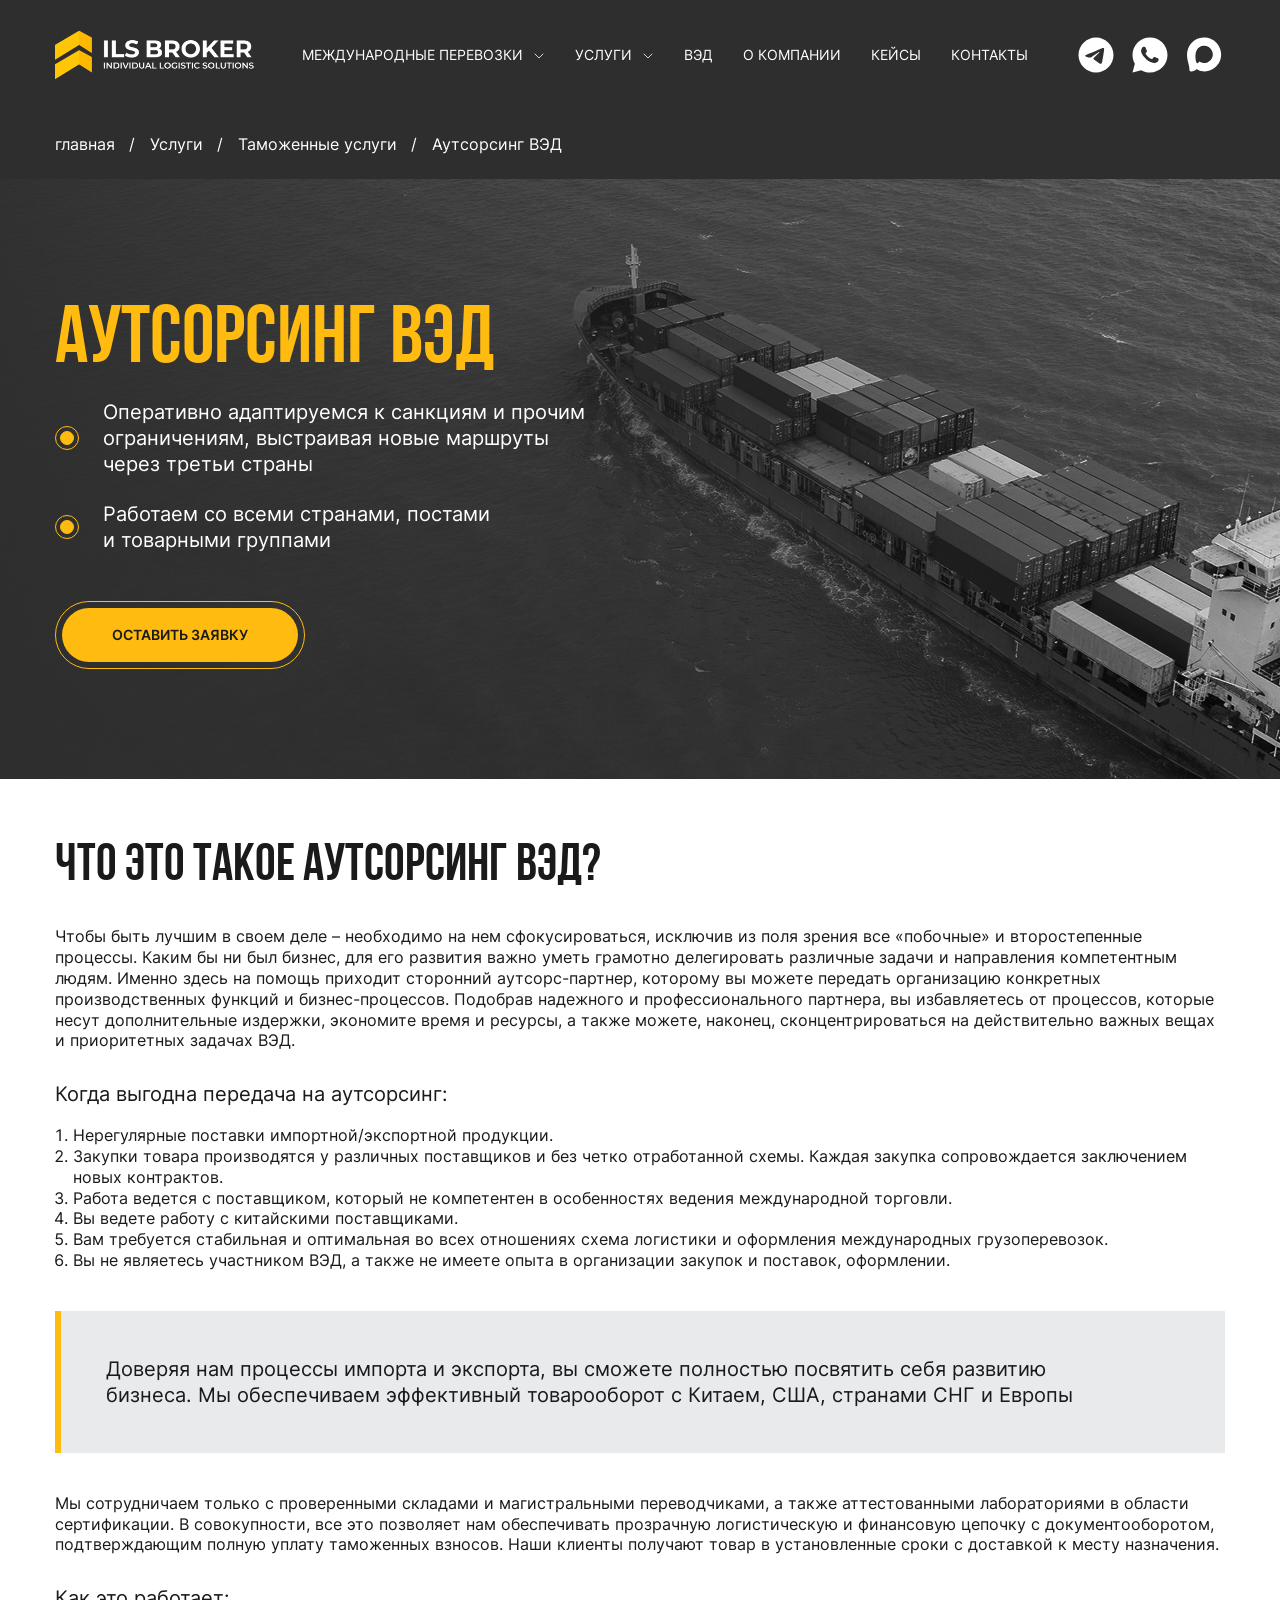
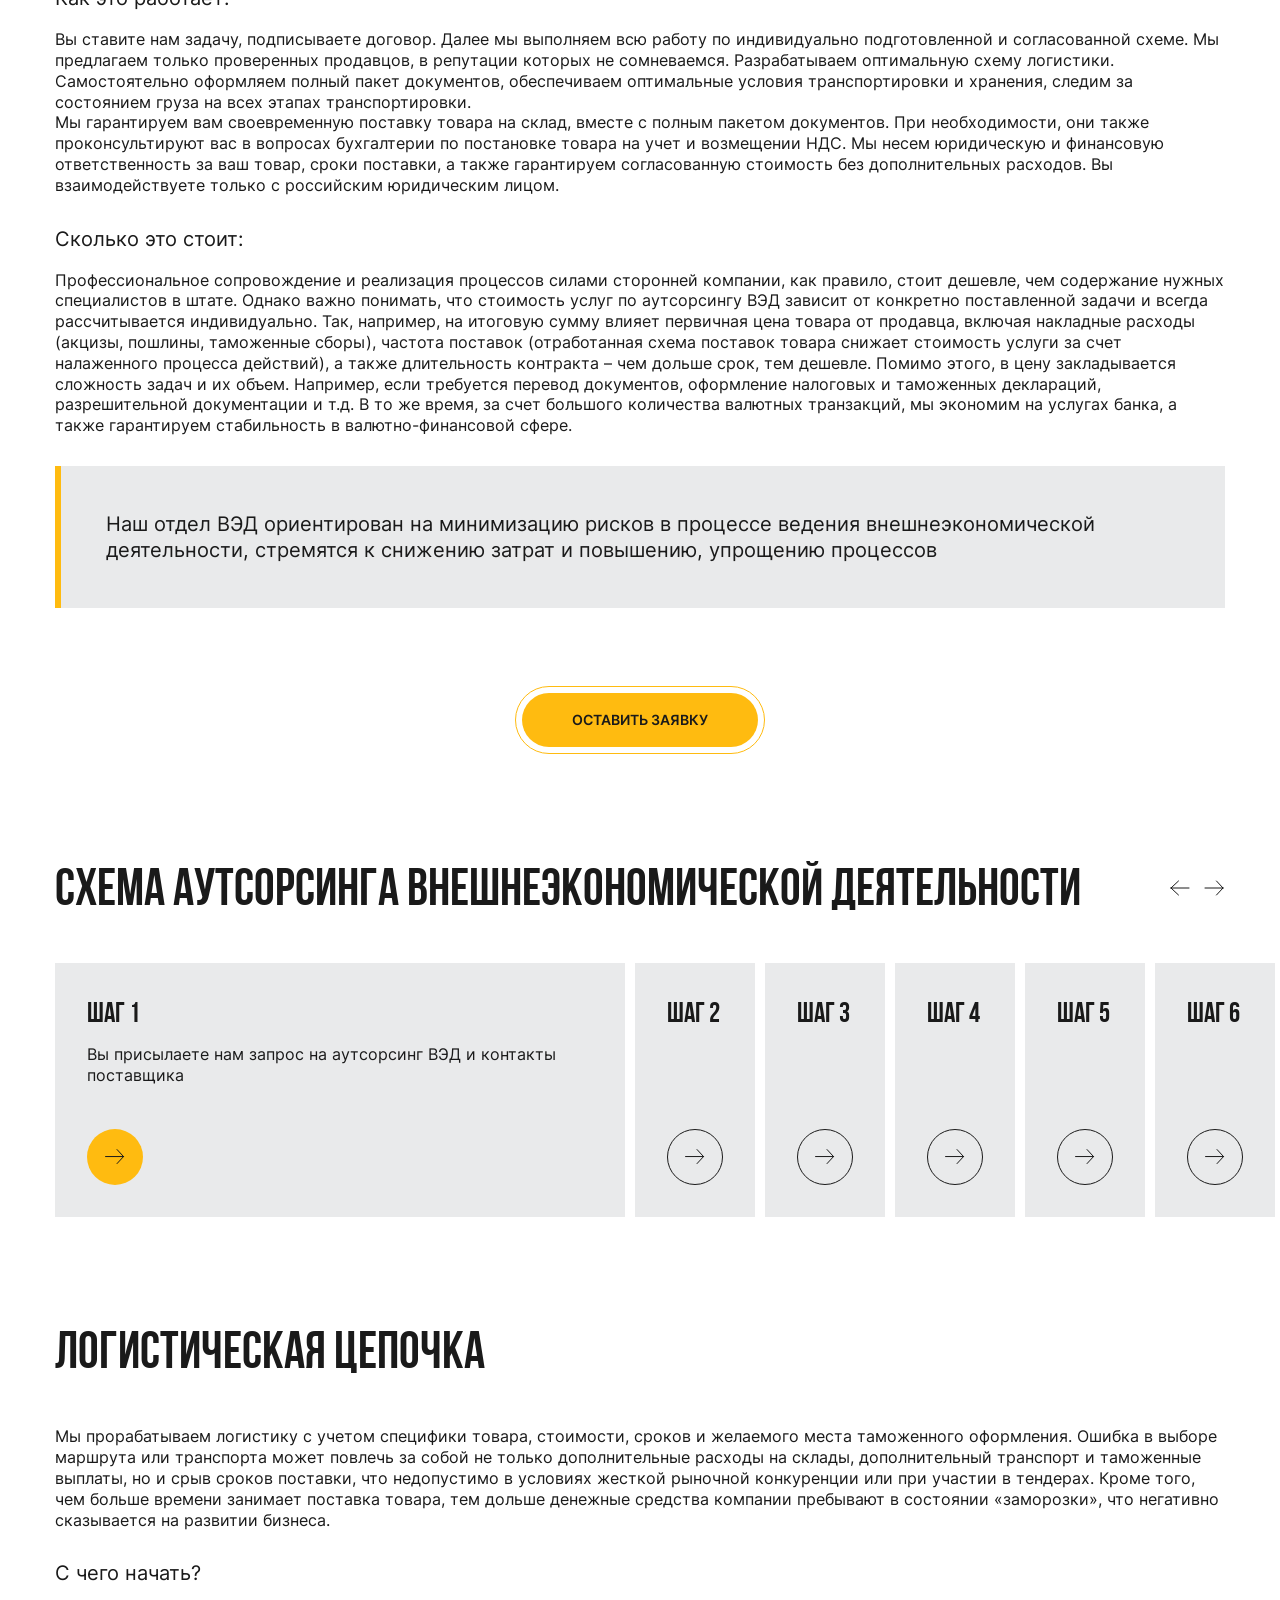
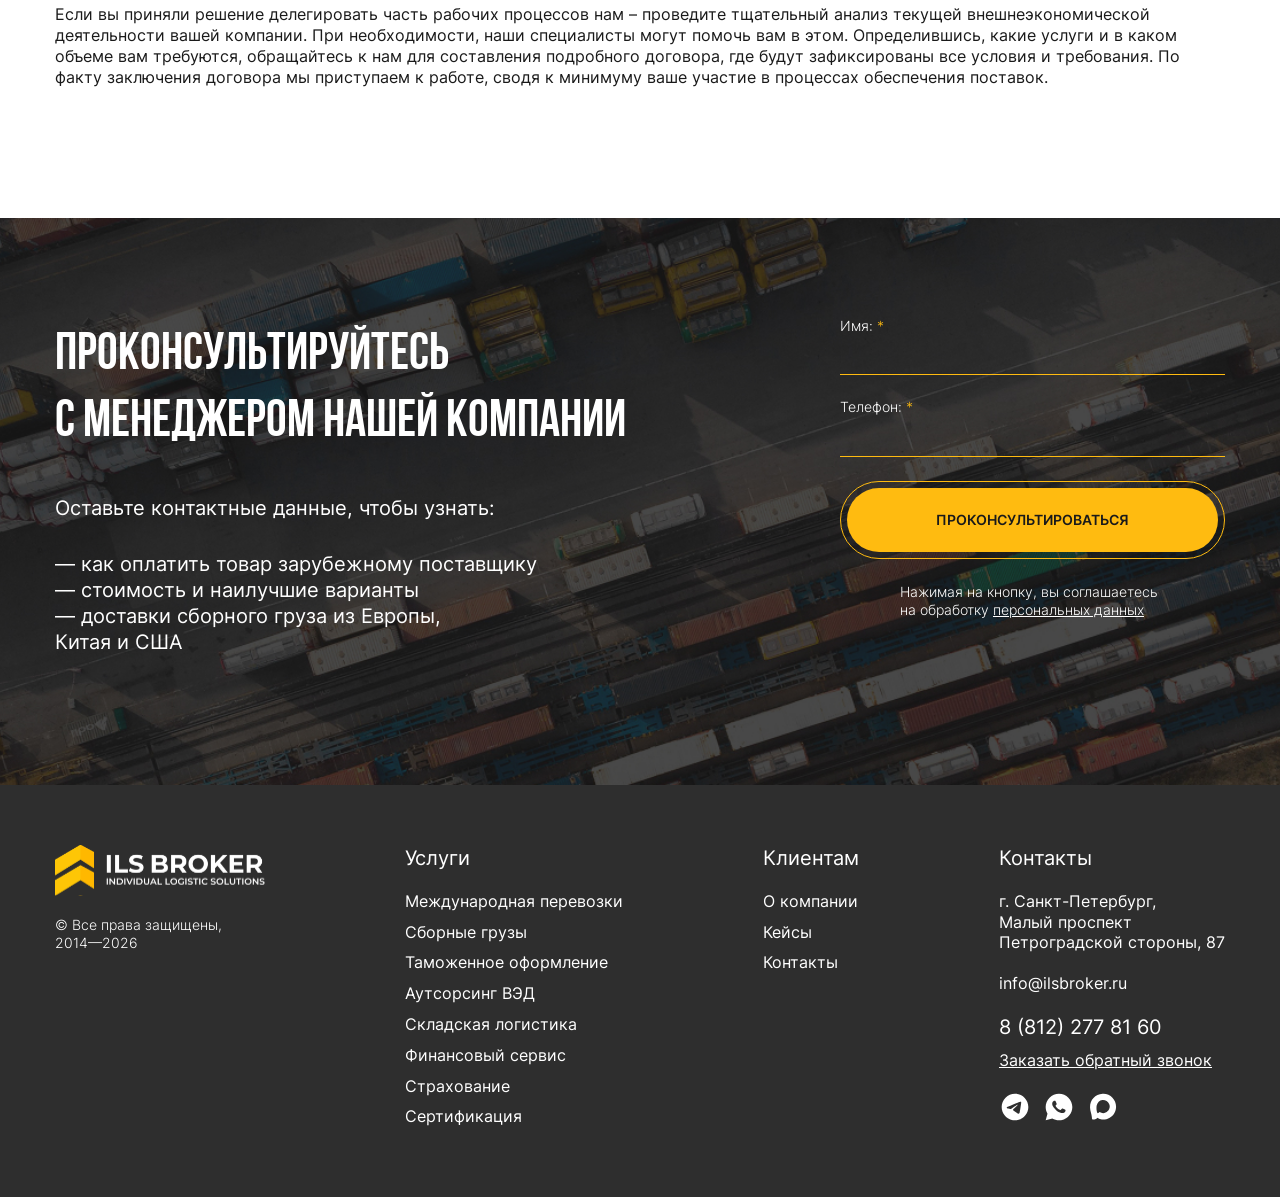
==== commit 3a354f35: "page" ====
--- a/autsors.html
+++ b/autsors.html
@@ -508,7 +508,7 @@
         </div>
     </div>
       
-  
+    <a class="up-page" href="#"></a>
     
     
     
--- a/css/style.css
+++ b/css/style.css
@@ -464,9 +464,25 @@
     max-width: 1300px;
     margin: 0 auto;
     padding: 15px 25px;
+    position: relative;
+    z-index: 1;
+}
+
+.header .in:before{
+    content: "";
+    width: 100%;
+    height: 100%;
     backdrop-filter: blur(50px);
     background: rgba(255, 255, 255, 0.1);
     border-radius: 100px;
+    position: absolute;
+    top: 0;
+    left: 0;
+    z-index: 1;
+}
+
+.header_inner .in:before{
+    display: none;
 }
 
 .header_inner .in{
@@ -476,6 +492,8 @@
     border-radius: 0;
 }
 
+
+
 .header .cols{
     flex-wrap: nowrap;
     align-items: center;
@@ -488,7 +506,7 @@
 }
 
 .nav{
-
+    padding-top: 1px;
 }
 
 .nav > ul{
@@ -524,8 +542,8 @@
 }
 
 .nav > ul > li > a i{
-    width: 22px;
-    height: 22px;
+    width: 12px;
+    height: 12px;
     display: block;
     flex-shrink: 0;
     margin-left: 10px;
@@ -538,13 +556,28 @@
 }
 
 .nav ul ul{
-    width: 300px;
+    width: 360px;
     display: none;
-    padding-top: 20px;
-    padding-bottom: 36px;
+    padding-top: 60px;
+    padding-left: 15px;
+    padding-right: 15px;
+    padding-bottom: 24px;
     list-style: none;
     position: absolute;
     top: 100%;
+    left: -15px;
+}
+
+.nav ul ul:before{
+    content: "";
+    width: 100%;
+    height: calc(100% - 40px);
+    backdrop-filter: blur(50px);
+    background: rgba(255, 255, 255, 0.1);
+    border: 1px solid rgba(255, 255, 255, 0.3);
+    border-radius: 30px;
+    position: absolute;
+    bottom: 0;
     left: 0;
 }
 
@@ -561,6 +594,7 @@
     min-height: 48px;
     display: flex;
     align-items: center;
+    padding: 0 15px;
     font-weight: 400;
     font-size: 14px;
     line-height: 1.3;
@@ -2108,33 +2142,30 @@
 /************/
 .simple-slider {
   position: relative;
-  max-width: 100%;
   overflow: hidden;
   user-select: none;
 }
-
 .simple-slider__container {
   overflow: hidden;
 }
-
 .simple-slider__track {
   display: flex;
-  transition: transform 0.3s cubic-bezier(0.2, 0.9, 0.4, 1.1);
-  will-change: transform;
-  gap: 20px; /* отступ между слайдами — не влияет на расчёт, но для красоты */
-}
-
+  transition: transform 0.3s ease-out;
+  gap: 10px;
+}
 .simple-slide {
   flex-shrink: 0;
   width: 120px;
-  transition: width 0.3s ease;
-  /* Фиксируем левый край при масштабировании */
-  transform-origin: left center;
-}
-
+
+
+  cursor: pointer;
+  transition: width 0.3s ease-out;
+}
 .simple-slide.active {
   width: 570px;
 }
+
+
 
 .simple-slider__prev,
 .simple-slider__next {
@@ -2506,7 +2537,7 @@
 
 .footer__place{
     margin-bottom: 20px;
-    padding-left: 33px;
+    /*padding-left: 33px;*/
     position: relative;
     font-weight: 400;
     font-size: 16px;
@@ -2515,19 +2546,19 @@
 }
 
 .footer__place:before{
-    content: "";
+    /*content: "";
     width: 13px;
     height: 14px;
     background: url(../img/footer/place.svg) center no-repeat;
     position: absolute;
     top: 50%;
     left: 0;
-    transform: translateY(-50%);
+    transform: translateY(-50%);*/
 }
 
 .footer__mail{
     margin-bottom: 20px;
-    padding-left: 33px;
+    /*padding-left: 33px;*/
     position: relative;
     font-weight: 400;
     font-size: 16px;
@@ -2540,14 +2571,14 @@
 }
 
 .footer__mail:before{
-    content: "";
+    /*content: "";
     width: 13px;
     height: 9px;
     background: url(../img/footer/mail.svg) center no-repeat;
     position: absolute;
     top: 50%;
     left: 0;
-    transform: translateY(-50%);
+    transform: translateY(-50%);*/
 }
 
 .footer__phone{
@@ -2579,6 +2610,9 @@
     display: none!important;
 }
 
-
-
-
+.no-animation {
+  animation: none !important;
+}
+
+
+
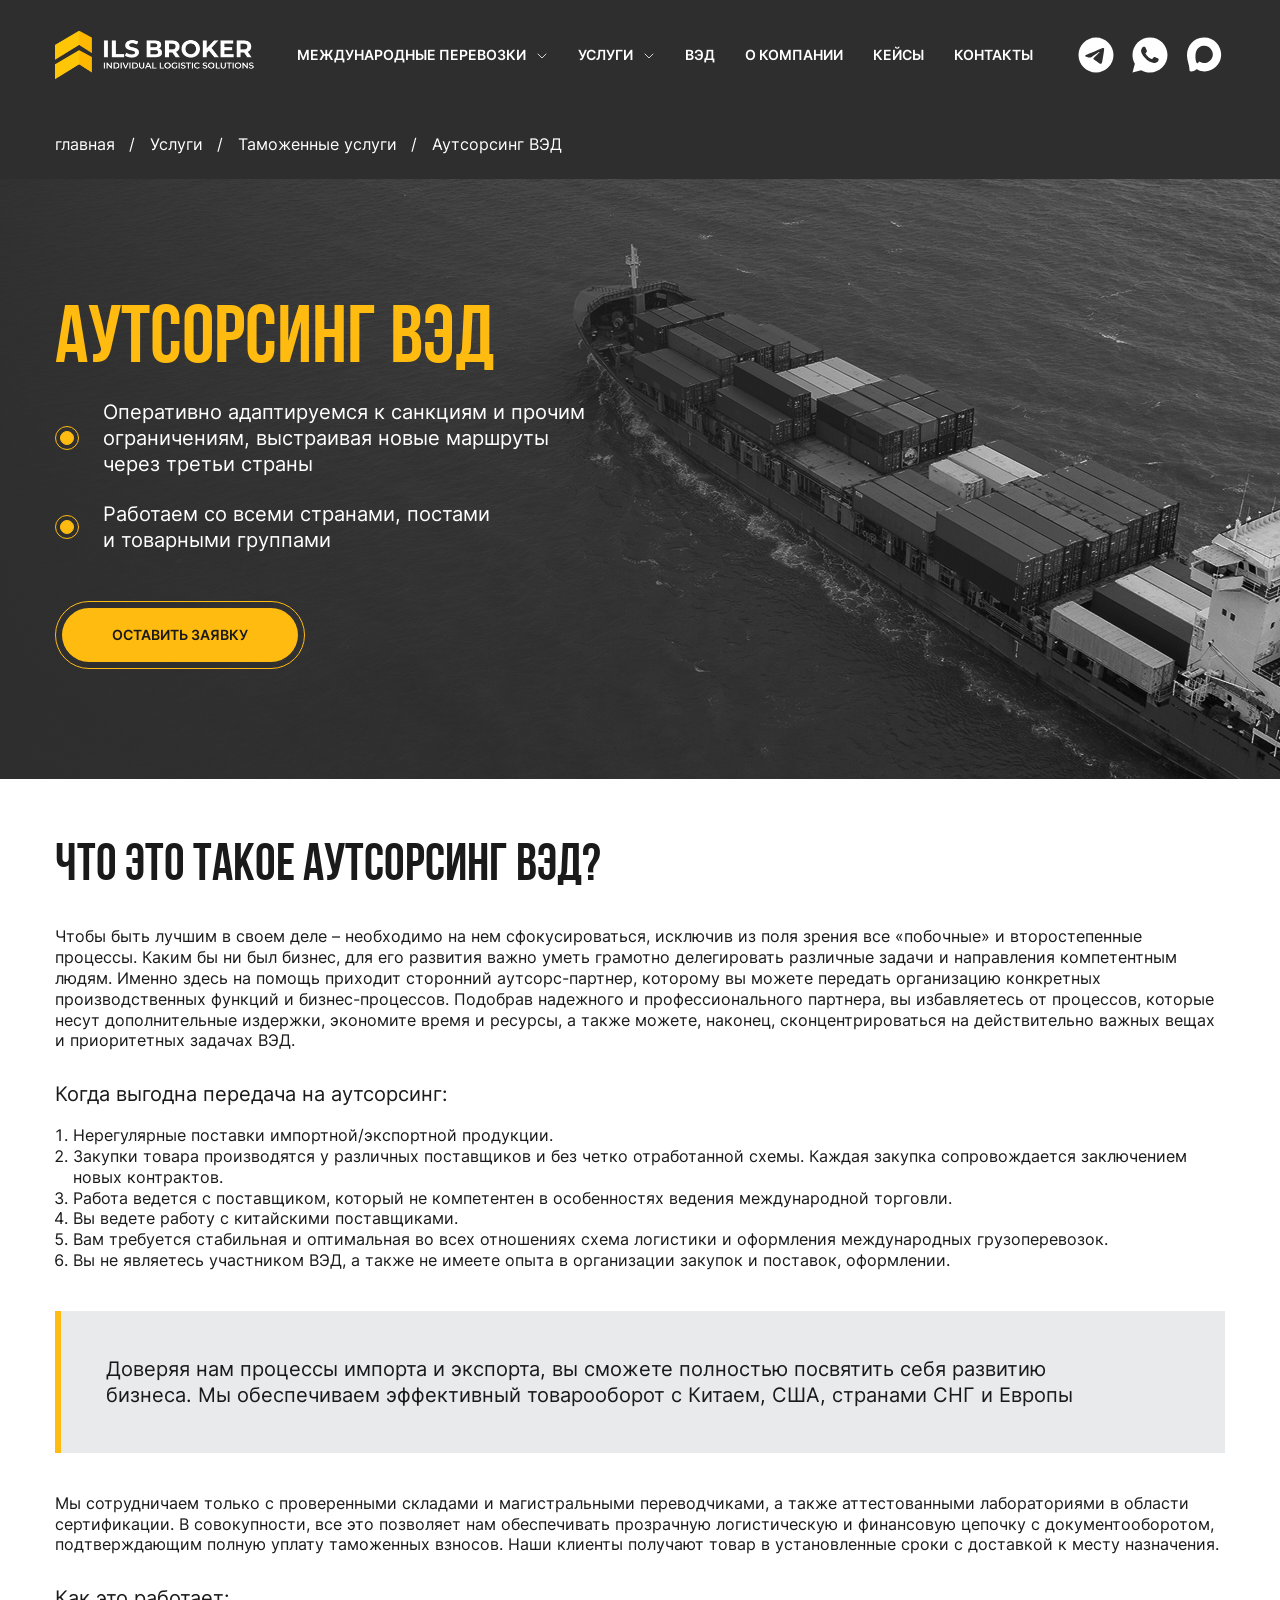
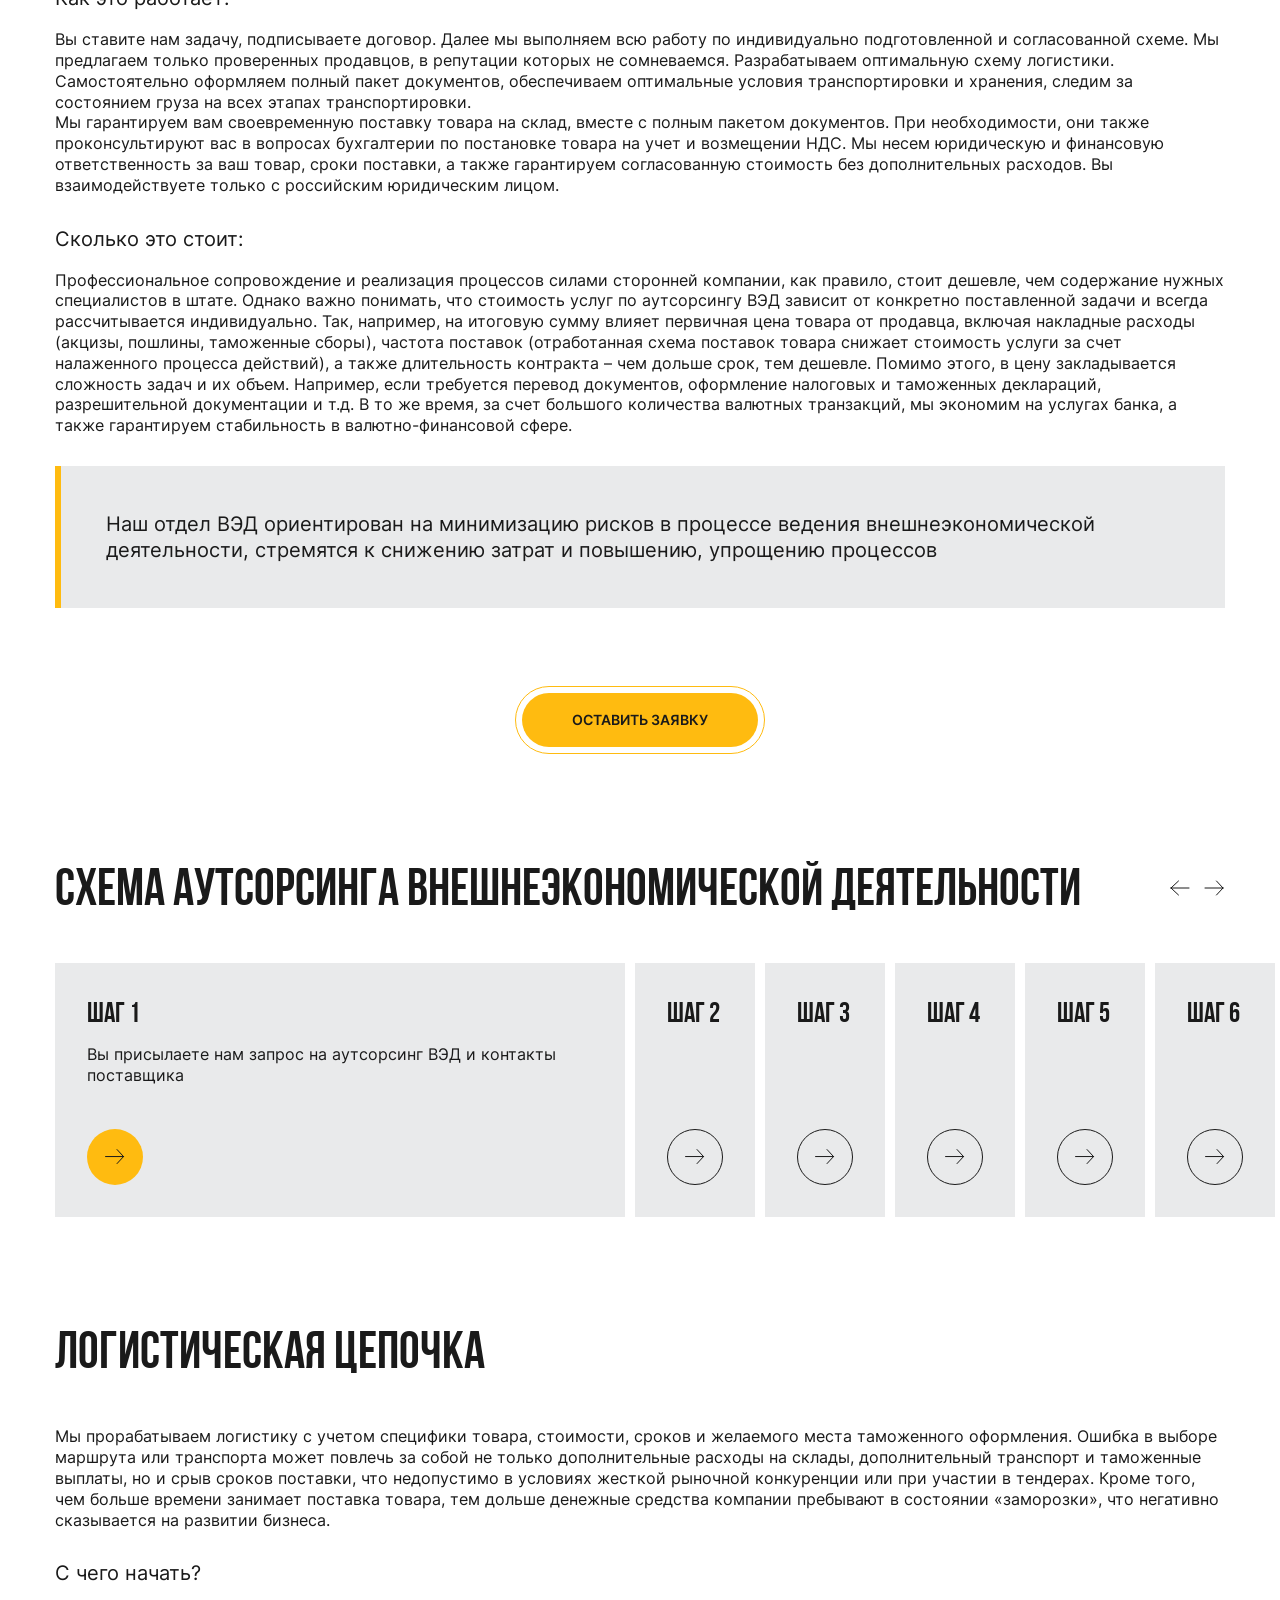
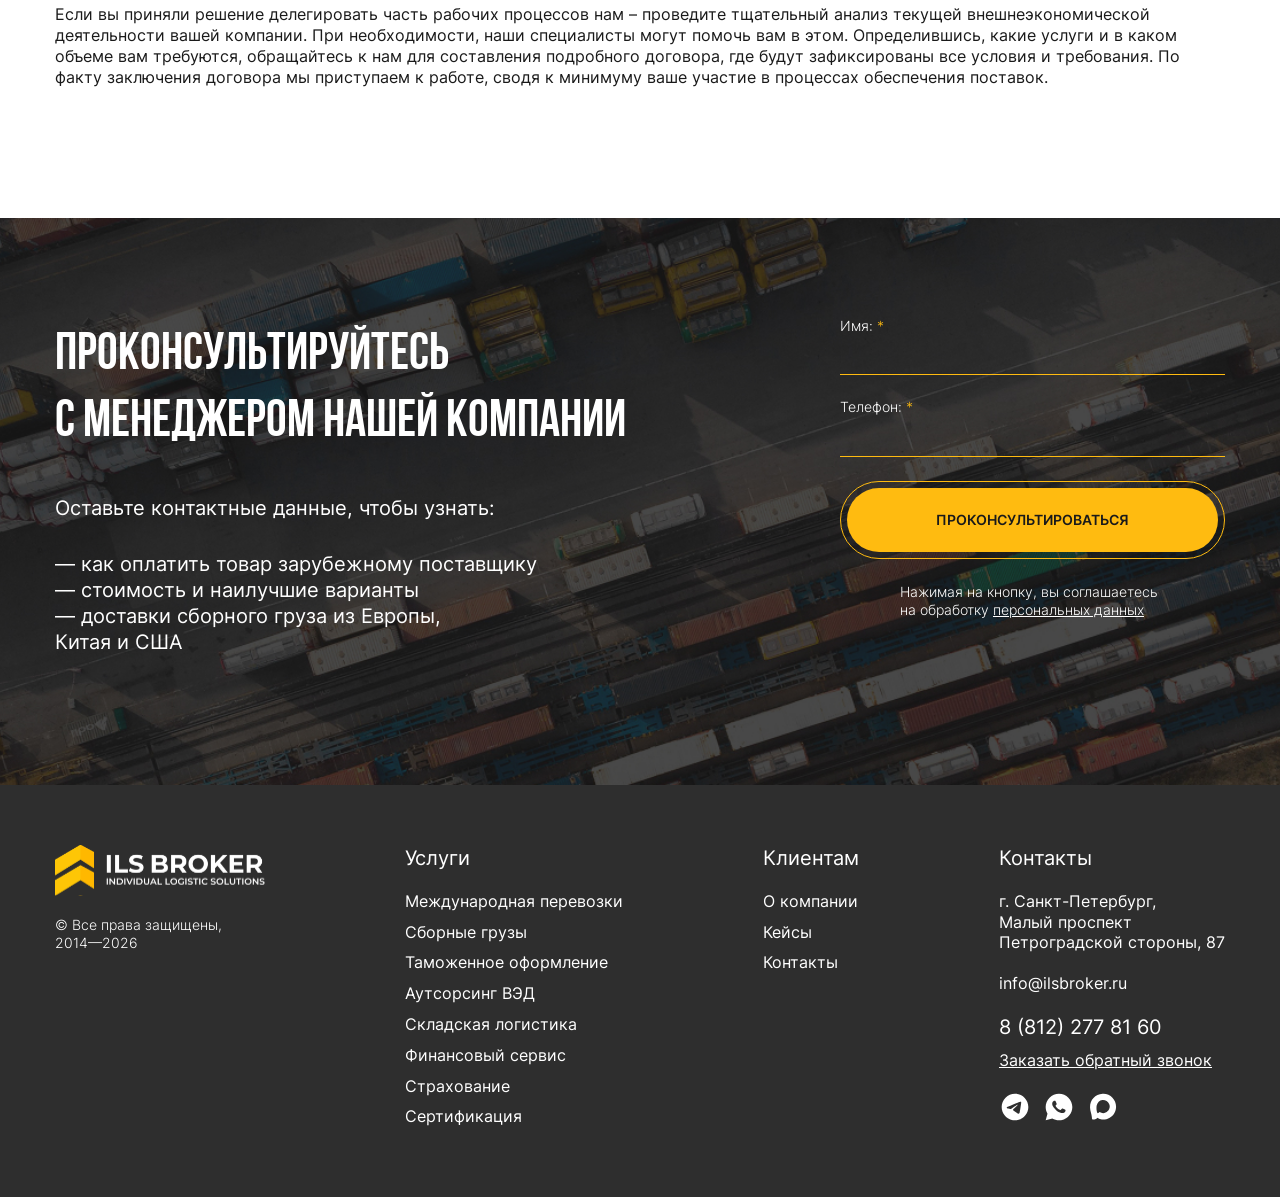
==== commit 4dc5dc32: "callback" ====
--- a/autsors.html
+++ b/autsors.html
@@ -165,7 +165,7 @@
                             <li>Оперативно адаптируемся к санкциям и прочим<br> ограничениям, выстраивая новые маршруты<br> через третьи страны</li>
                             <li>Работаем со всеми странами, постами<br> и товарными группами</li>
                         </ul>
-                        <a href="" class="btn btn-yellow md"><span>Оставить заявку</span></a>
+                        <a href="#popup" data-fancybox data-options='{"touch" : false}' class="btn btn-yellow md"><span>Оставить заявку</span></a>
                     </div>
                 </div>
             </div>
@@ -195,7 +195,7 @@
                     <div class="quote">Наш отдел ВЭД ориентирован на минимизацию рисков в процессе ведения внешнеэкономической деятельности, стремятся к снижению затрат и повышению, упрощению процессов</div>
                 </div>
                 <div class="flex-bot">
-                    <a href="" class="btn btn-yellow md">
+                    <a href="#popup" data-fancybox data-options='{"touch" : false}' class="btn btn-yellow md">
                         <span>Оставить заявку</span>
                     </a>
                 </div>
@@ -488,7 +488,7 @@
                             <a href="">8 (812) 277 81 60</a>
                         </div>
                         <div class="footer__callback">
-                            <a href="">Заказать обратный звонок</a>
+                            <a href="#popup" data-fancybox data-options='{"touch" : false}'>Заказать обратный звонок</a>
                         </div>
                         <div class="social">
                             <div class="social__item sm">
@@ -506,6 +506,27 @@
             </div>
             <div class="copyrights show1200">© Все права защищены,  2014—2026</div>
         </div>
+    </div>
+
+    <!--popup-->
+    <div style="display: none;" id="popup">
+        <div class="popup">   
+            <h2 class="popup__title">СДЕЛАЙТЕ ШАГ В МИР НАДЁЖНОЙ ЛОГИСТИКИ</h2>
+            <p class="popup__text">Обращаясь в нашу компанию, вы можете быть уверены: все ваши потребности будут учтены, договорённости соблюдены, а средства сэкономлены. Будем рады проявить себя в деле!</p>
+            <p class="popup__text big">Заполните форму, и наш менеджер свяжется с вами</p>
+            <form class="action__form">
+                <div class="form-group">
+                    <label class="label">Имя: <span>*</span></label>
+                    <input type="text" name="" placeholder="">
+                </div>
+                <div class="form-group">
+                    <label class="label">Телефон: <span>*</span></label>
+                    <input class="mask" type="text" name="" placeholder="">
+                </div>
+                <button class="btn btn-yellow w100"><span>проконсультироваться</span></button>
+                <div class="agree">Нажимая на кнопку, вы соглашаетесь на обработку <a href="">персональных данных</a></div>
+            </form>
+        </div>  
     </div>
       
     <a class="up-page" href="#"></a>
--- a/css/style.css
+++ b/css/style.css
@@ -524,7 +524,7 @@
 .nav > ul > li > a{
     display: flex;
     align-items: center;
-    font-weight: 400;
+    font-weight: 600;
     font-size: 14px;
     line-height: 1.3;
     text-transform: uppercase;
@@ -581,6 +581,10 @@
     left: 0;
 }
 
+.header_inner .nav ul ul:before{
+    background: rgba(0, 0, 0, .36);
+}
+
 .nav > ul > li:hover > ul{
     display: block;
 }
@@ -595,7 +599,7 @@
     display: flex;
     align-items: center;
     padding: 0 15px;
-    font-weight: 400;
+    font-weight: 600;
     font-size: 14px;
     line-height: 1.3;
     text-transform: uppercase;
@@ -713,7 +717,7 @@
     align-items: center;
     justify-content: space-between;
     padding: 3px 20px 3px;
-    font-weight: 400;
+    font-weight: 600;
     font-size: 12px;
     line-height: 1.3;
     text-transform: uppercase;
@@ -797,6 +801,7 @@
 .intro .pic{
     width: 100%;
     height: 100%;
+    display: none;
     position: absolute;
     top: 0;
     left: 0;
@@ -820,6 +825,29 @@
     display: block;
     object-fit: cover;
     object-position: right center;
+}
+
+.intro video{
+    width: 100%;
+    height: 100%;
+    max-height: 100%;
+    position: absolute;
+    top: 0;
+    left: 0;
+    z-index: 1;
+    object-fit: cover;
+    object-position: center;
+}
+
+.intro .overlay{
+    content: "";
+    width: 100%;
+    height: 100%;
+    background: linear-gradient(80.15deg, #2E2E2E 0%, rgba(46, 46, 46, 0) 100%);
+    position: absolute;
+    top: 0;
+    left: 0;
+    z-index: 3;
 }
 
 .intro .container{
@@ -2251,6 +2279,10 @@
 }
 
 /**VAL**/
+.val-wrap{
+    display: none;
+}
+
 .val{
 
 }
@@ -2614,5 +2646,90 @@
   animation: none !important;
 }
 
-
-
+/**POPUP*/
+.popup{
+    width: calc(100vw - 10px);
+    max-width: 600px;
+    padding: 40px;
+    background: #2e2e2e;
+    font-family: 'Inter', sans-serif;
+}
+
+.popup__title{
+    margin-bottom: 20px;
+    font-family: 'bebas_neuebold';
+    font-weight: 700;
+    font-size: 52px;
+    line-height: 1.1;
+    text-transform: uppercase;
+    color: #fff;
+}
+
+.popup__text{
+    margin-bottom: 20px;
+    font-weight: 400;
+    font-size: 16px;
+    line-height: 1.3;
+    color: #fff;
+}
+
+.popup__text.lg{
+    font-size: 20px;
+}
+
+.fancybox-content{
+    overflow: visible;
+}
+
+.fancybox-slide > *{
+    padding: 0;
+    background: transparent;
+}
+
+.fancybox-slide--html .fancybox-close-small{
+    padding: 3px;
+    top: 2px;
+    right: 2px;
+    opacity: 1;
+    color: #fff;
+}
+
+.fancybox-close-small:after{
+    content: "";
+    display: block;
+    width: 100%;
+    height: 100%;
+    font-size: 0;
+    color: transparent;
+    background: transparent url(../img/header/burger_close.svg) center no-repeat;
+    top: 0px;
+    right: 0px;
+    border-radius: 0;
+}
+
+.fancybox-close-small svg{
+    display: none;
+}
+
+.fancybox-bg{
+    /*backdrop-filter: blur(40px);*/
+    background: rgba(43, 43, 43, 0.6);
+}
+
+.up-page{
+    width: 56px;
+    height: 56px;
+    display: block;
+    background: url(../img/icons/up-2.svg) center no-repeat;
+    position: fixed;
+    bottom: 30px;
+    left: 30px;
+    transition: .3s;
+    opacity: 0;
+    z-index: 12;
+}
+
+.up-page.active{
+    opacity: 1;
+}
+
--- a/css/media.css
+++ b/css/media.css
@@ -610,6 +610,28 @@
 		font-size: 12px;
 	}
 
+	.up-page{
+		width: 42px;
+		height: 42px;
+		background-size: contain;
+		bottom: 10px;
+		right: 10px;
+	}
+
+	.popup{
+		padding: 20px;
+	}
+
+	.popup__title{
+		margin-bottom: 10px;
+		font-size: 24px;
+	}
+
+	.popup__text{
+		margin-bottom: 10px;
+		font-size: 12px;
+	}
+
 }/**1200px**/
 
 @media only screen and (max-width : 1199px){
